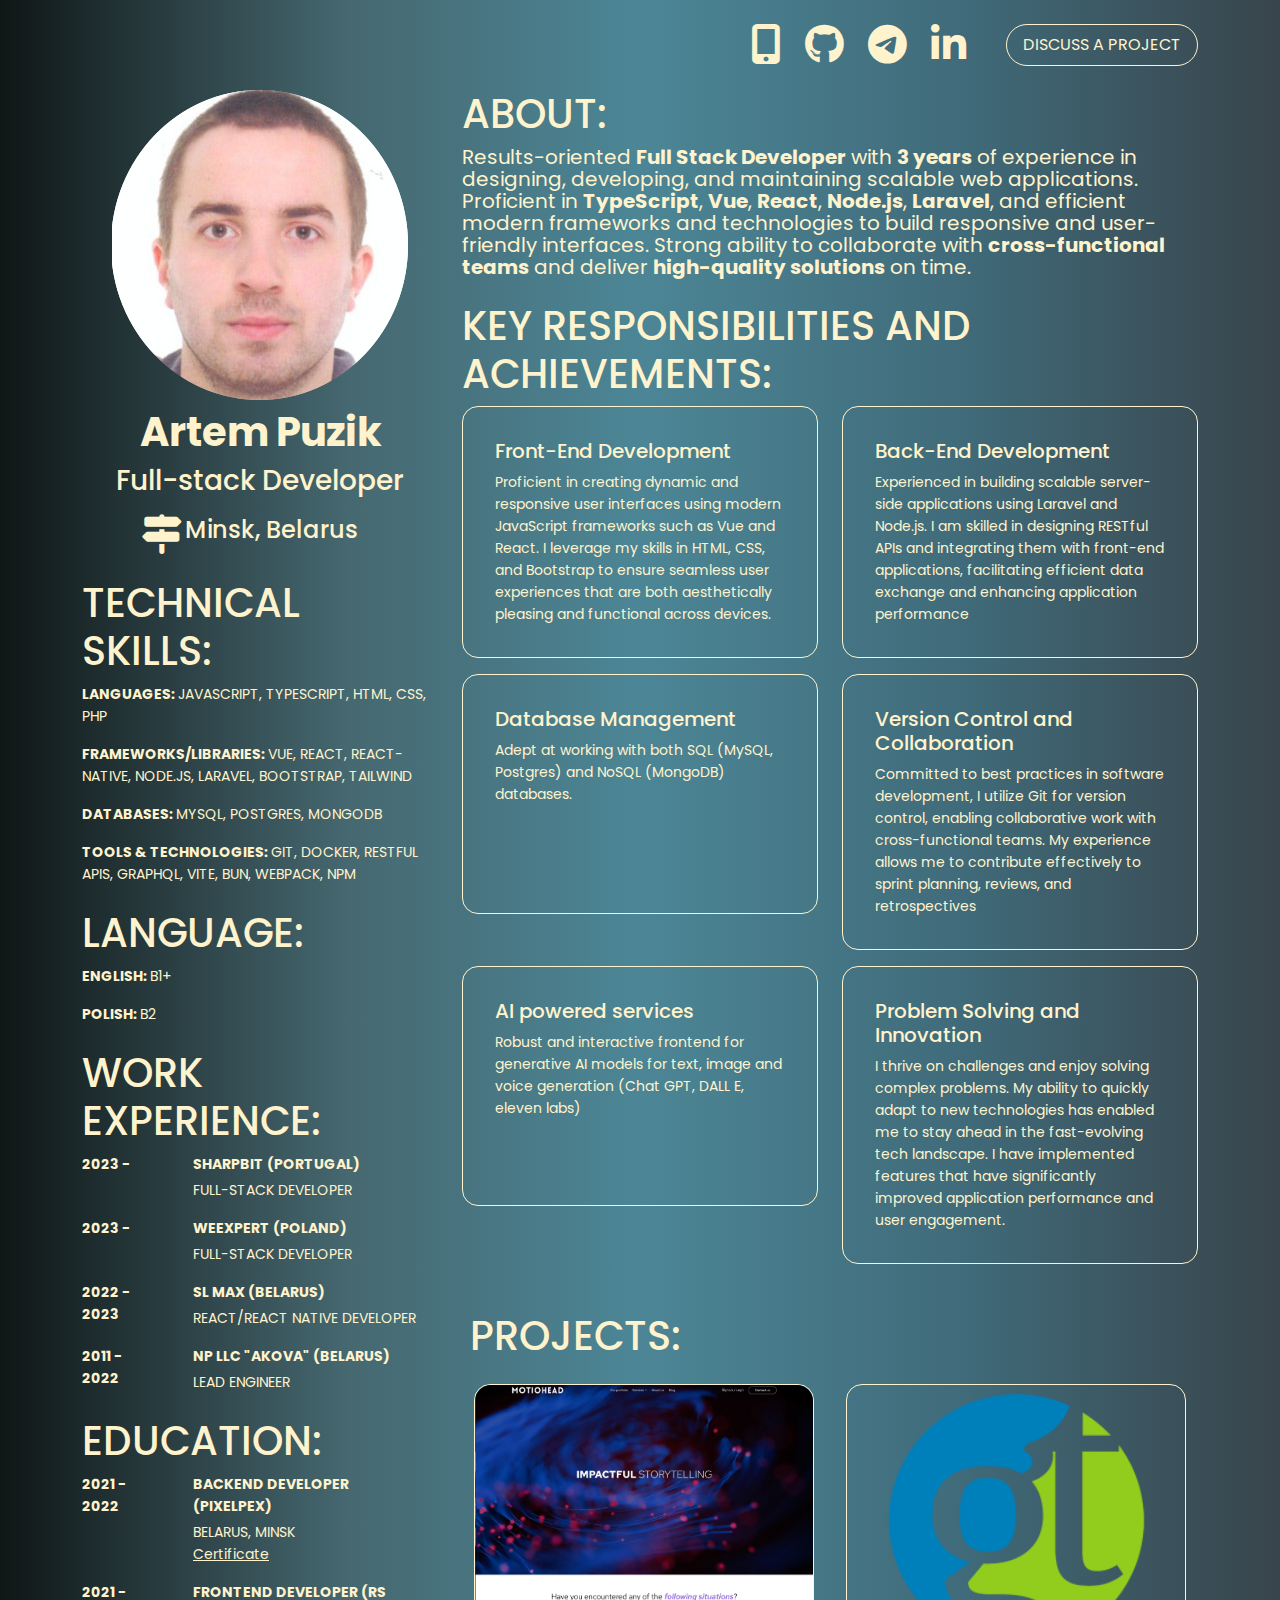
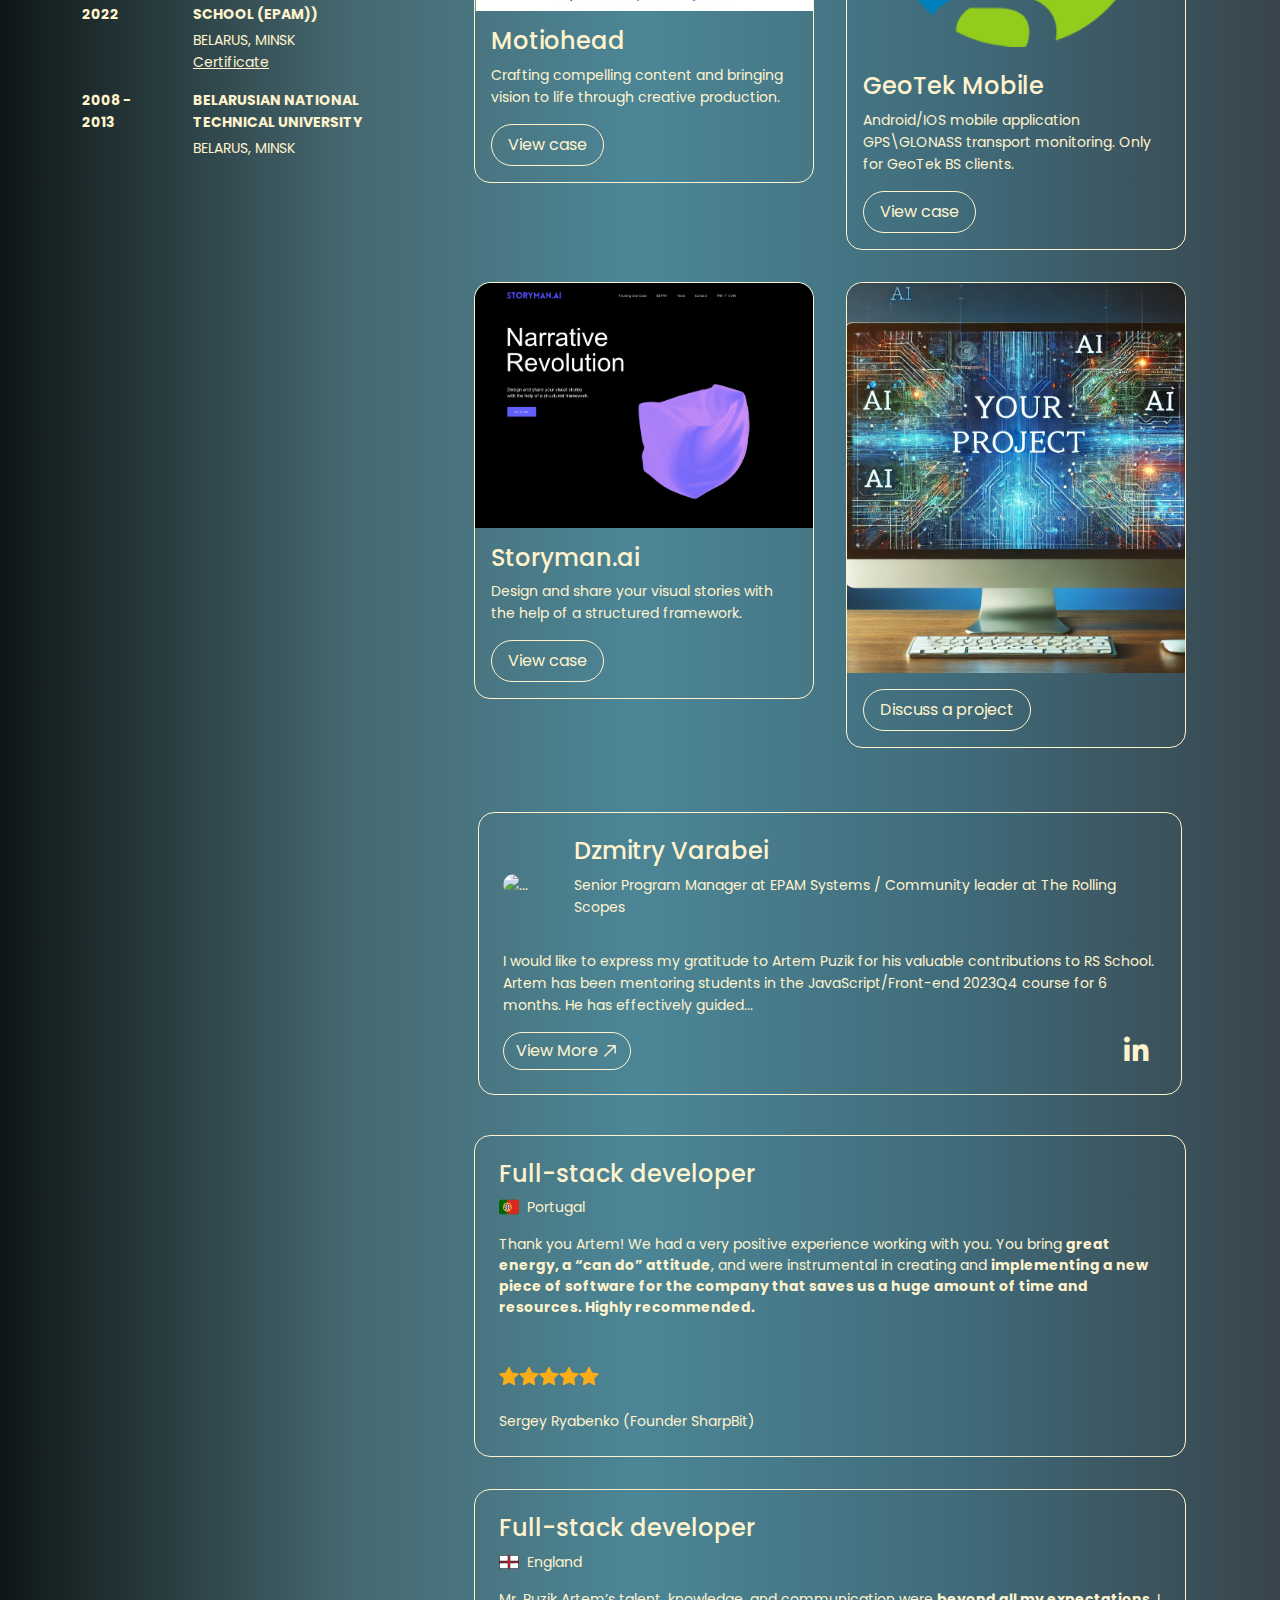
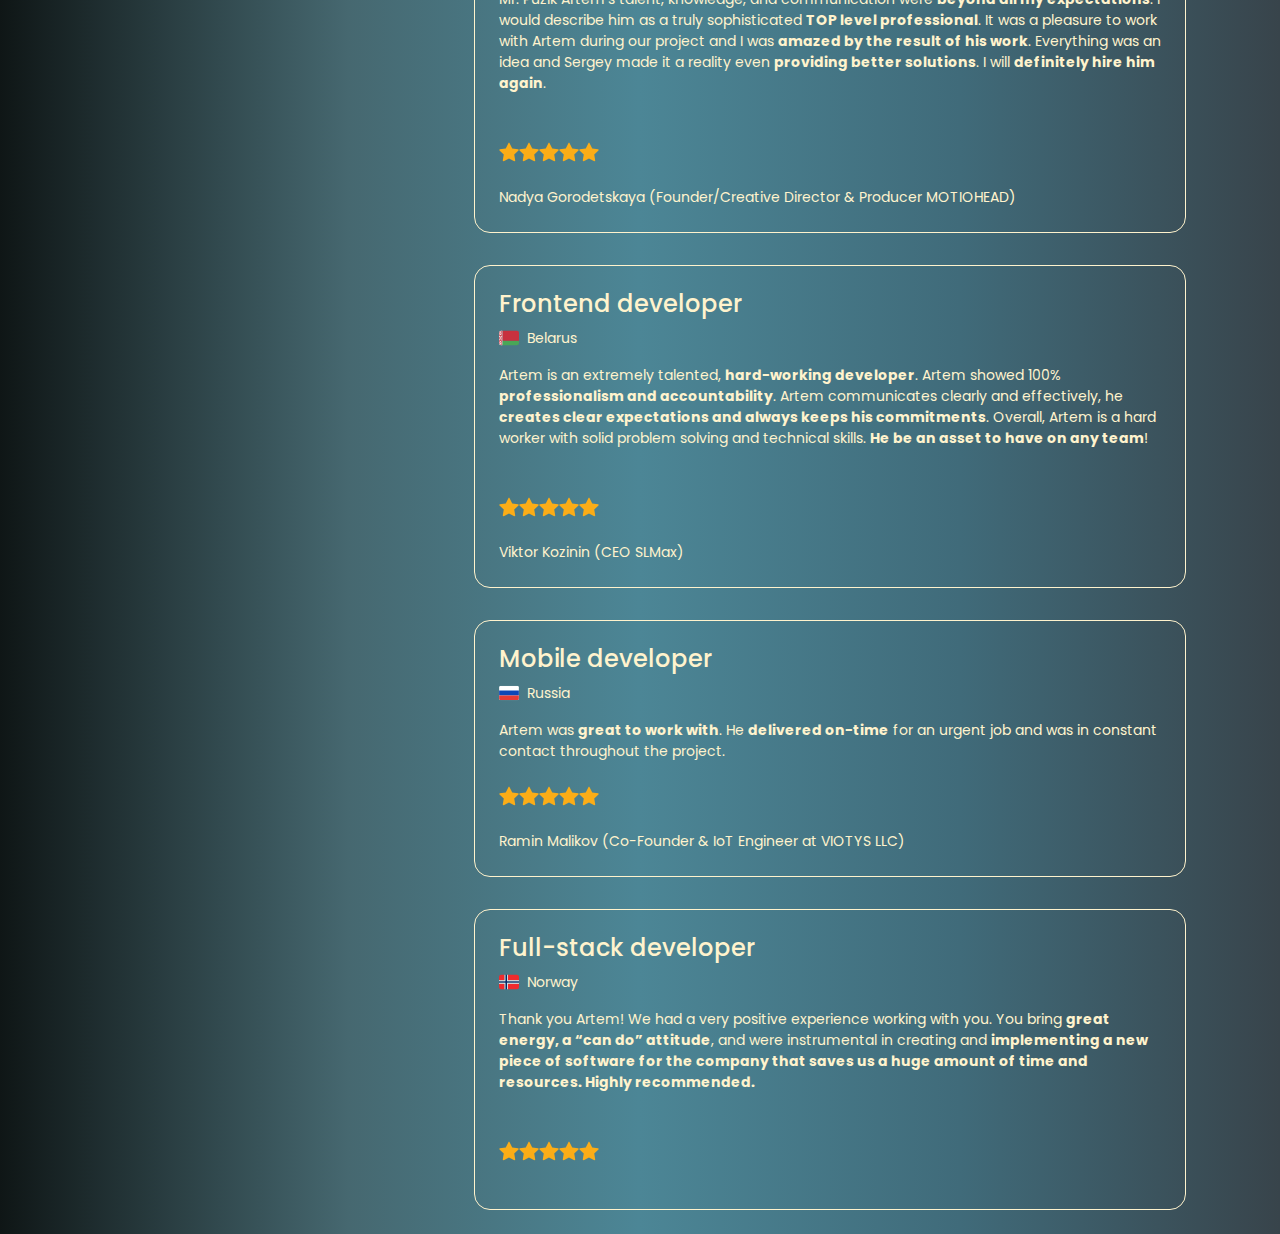
==== index.html @ 1823167c "update" ====
<!DOCTYPE html>
<html lang="en">
<head>
    <meta charset="UTF-8">
    <link rel="stylesheet" href="https://cdnjs.cloudflare.com/ajax/libs/font-awesome/6.3.0/css/all.min.css">
    <meta name="viewport" content="width=device-width, initial-scale=1 user-scalable=no">
    <meta name="viewport" content="width=device-width, initial-scale=1">
    <link href="https://cdn.jsdelivr.net/npm/bootstrap@5.3.3/dist/css/bootstrap.min.css" rel="stylesheet"
          integrity="sha384-QWTKZyjpPEjISv5WaRU9OFeRpok6YctnYmDr5pNlyT2bRjXh0JMhjY6hW+ALEwIH" crossorigin="anonymous">
    <script src="https://cdn.jsdelivr.net/npm/bootstrap@5.3.3/dist/js/bootstrap.bundle.min.js"
            integrity="sha384-YvpcrYf0tY3lHB60NNkmXc5s9fDVZLESaAA55NDzOxhy9GkcIdslK1eN7N6jIeHz"
            crossorigin="anonymous"></script>
    <link rel="stylesheet" href="./styles.css">
    <title>Artem Puzik</title>
</head>
<body>
<nav class="navbar d-print-none navbar-dark navbar-expand-lg py-4">
    <div class="container">
        <div class="ms-auto d-flex justify-content-end">
            <ul class="navbar-nav my-2 my-lg-0 d-flex flex-row justify-content-center">
                <li class="nav-item me-4">
                    <a
                            href=tel:+375292208977
                            target="_blank"
                            rel="noreferrer"
                            class="row d-flex align-items-center"
                    >
                        <i class="fas fa-mobile-alt fs-1"></i>
                    </a>
                </li>
                <li class="nav-item me-4">
                    <a
                            href="https://github.com/artempuzik"
                            target="_blank"
                            rel="noreferrer"
                            class="row d-flex align-items-center"
                    >
                        <i class="fa-brands fa-github fs-1"></i>
                    </a>
                </li>
                <li class="nav-item me-4">
                    <a
                            href="https://telegram.im/@ArtemPuzik"
                            target="_blank"
                            rel="noreferrer"
                            title="@ArtemPuzik"
                            class="row d-flex align-items-center"
                    >
                        <i class="fa-brands fa-telegram fs-1"></i>
                    </a>
                </li>
                <li class="nav-item me-4">
                    <a
                            href="https://www.linkedin.com/in/artem-puzik-797668235/"
                            target="_blank"
                            rel="noreferrer"
                            title="Artem Puzik"
                            class="row d-flex align-items-center"
                    >
                        <i class="fa-brands fa-linkedin-in fs-1 me-2"></i>
                    </a>
                </li>
            </ul>
            <ul class="navbar-nav d-none d-md-block my-2 my-lg-0 navbar-nav-scroll align-items-center"
                style="--bs-scroll-height: 100px;">
                <li class="d-flex align-items-center mx-0 mt-2 mt-md-0 ms-md-2">
                    <button data-bs-toggle="modal" data-bs-target="#discuss_modal" type="button"
                            class="btn btn-outline-light text-uppercase rounded-pill py-2 px-3">
                        Discuss a project
                    </button>
                </li>
            </ul>
        </div>
    </div>
</nav>
<main class="container m-auto">
    <div class="row">
        <div class="col-md-4">
            <div class="resume_profile">
                <div class="d-flex flex-column align-items-center">
                    <img src="./assets/avatar.png" class="m-auto" alt="profile_pic">
                    <div class="text-center mt-2">
                        <h1 class="fw-bold">Artem Puzik</h1>
                        <h3 class="regular">Full-stack Developer</h3>
                    </div>
                    <div class="row d-flex align-items-center mt-2">
                        <div class="col-2">
                            <i class="fas fa-map-signs fs-1"></i>
                        </div>
                        <div class="col-10">
                            <h4>
                                Minsk, Belarus
                            </h4>
                        </div>
                    </div>
                </div>
                <div class="mt-4">
                    <div class="text-uppercase">
                        <h1 class="text-uppercase fw-5">Technical Skills:</h1>
                        <p><strong>Languages: </strong>JavaScript, TypeScript, HTML, CSS, PHP</p>
                        <p><strong>Frameworks/Libraries: </strong>Vue, React, React-Native, Node.js, Laravel, Bootstrap, Tailwind</p>
                        <p><strong>Databases: </strong>MySQL, Postgres, MongoDB</p>
                        <p><strong>Tools & Technologies: </strong>Git, Docker, RESTful APIs, GraphQL, Vite, Bun, Webpack, NPM</p>
                    </div>
                </div>
                <div class="mt-4">
                    <div class="text-uppercase">
                        <h1 class="text-uppercase fw-5">Language:</h1>
                        <p><strong>English: </strong>B1+</p>
                        <p><strong>Polish: </strong>B2</p>
                    </div>
                </div>
                <div class="mt-4">
                    <div class="text-uppercase">
                        <h1 class="text-uppercase fw-5">Work Experience:</h1>
                        <ul class="ps-0">
                            <li class="row d-flex align-items-start mb-3">
                                <div class="col-md-3 date me-3">
                                    <strong>2023 -</strong>
                                </div>
                                <div class="info col-md-8">
                                    <p class="mb-1 fw-bold">SharpBit (Portugal)</p>
                                    <p class="mb-0">Full-stack Developer</p>
                                </div>
                            </li>
                            <li class="row d-flex align-items-start mb-3">
                                <div class="col-md-3 date me-3">
                                    <strong>2023 -</strong>
                                </div>
                                <div class="info col-md-8">
                                    <p class="mb-1 fw-bold">WeExpert (Poland)</p>
                                    <p class="mb-0">Full-stack Developer</p>
                                </div>
                            </li>
                            <li class="row d-flex align-items-start mb-3">
                                <div class="col-md-3 date me-3">
                                    <strong>2022 - 2023</strong>
                                </div>
                                <div class="info col-md-8">
                                    <p class="mb-1 fw-bold">SL Max (Belarus)</p>
                                    <p class="mb-0">React/React Native Developer</p>
                                </div>
                            </li>
                            <li class="row d-flex align-items-start mb-3">
                                <div class="col-md-3 date me-3">
                                    <strong>2011 - 2022</strong>
                                </div>
                                <div class="info col-md-8">
                                    <p class="mb-1 fw-bold">NP LLC "AKOVA" (Belarus)</p>
                                    <p class="mb-0">Lead Engineer</p>
                                </div>
                            </li>
                        </ul>
                    </div>
                </div>
                <div class="mt-4">
                    <div class="text-uppercase">
                        <h1 class="text-uppercase fw-5">Education:</h1>
                        <ul class="ps-0">
                            <li class="row d-flex align-items-start mb-3">
                                <div class="col-md-3 date me-3">
                                    <strong>2021 - 2022</strong>
                                </div>
                                <div class="info col-md-8">
                                    <p class="mb-1 fw-bold">Backend Developer (Pixelpex)</p>
                                    <p class="mb-0">Belarus, Minsk</p>
                                    <a href="./assets/pixel.png" download="pixel.png" class="text-decoration-underline text-capitalize">
                                        Certificate
                                    </a>
                                </div>
                            </li>
                            <li class="row d-flex align-items-start mb-3">
                                <div class="col-md-3 date me-3">
                                    <strong>2021 - 2022</strong>
                                </div>
                                <div class="info col-md-8">
                                    <p class="mb-1 fw-bold">Frontend Developer (RS School (EPAM))</p>
                                    <p class="mb-0">Belarus, Minsk</p>
                                    <a href="./assets/rs_certificate.png" download="pixel.png" class="text-decoration-underline text-capitalize">
                                        Certificate
                                    </a>
                                </div>
                            </li>
                            <li class="row d-flex align-items-start mb-3">
                                <div class="col-md-3 date me-3">
                                    <strong>2008 - 2013</strong>
                                </div>
                                <div class="info col-md-8">
                                    <p class="mb-1 fw-bold">Belarusian National Technical University</p>
                                    <p class="mb-0">Belarus, Minsk</p>
                                </div>
                            </li>
                        </ul>
                    </div>
                </div>
            </div>
        </div>
        <div class="col-md-8">
            <section>
                <h1 class="text-uppercase fw-5">About:</h1>
                <p class="fs-5">
                    Results-oriented <strong>Full Stack Developer</strong> with <strong>3 years</strong> of experience in designing, developing, and
                    maintaining scalable web applications. Proficient in <strong>TypeScript</strong>, <strong>Vue</strong>, <strong>React</strong>,
                    <strong>Node.js</strong>, <strong>Laravel</strong>, and efficient modern frameworks and technologies to build
                    responsive and user-friendly interfaces. Strong ability to collaborate with <strong>cross-functional teams</strong>
                    and deliver <strong>high-quality solutions</strong> on time.
                </p>
            </section>
<!--            <div>-->
<!--                <h1 class="text-uppercase fw-5">Work permit in countries:</h1>-->
<!--                <p><strong>Poland</strong></p>-->
<!--                <p><strong>Belarus</strong></p>-->
<!--                <p><strong>Russia</strong></p>-->
<!--            </div>-->
            <section class="mt-4">
                <h1 class="text-uppercase fw-5">Key Responsibilities and Achievements:</h1>
                <div class="d-flex flex-wrap row">
                    <div class="mb-3 col-md-6">
                        <div class="card p-3 rounded-4 bg-transparent">
                            <div class="card-body">
                                <h5 class="card-title mb-2">Front-End Development</h5>
                                <p class="m-0">Proficient in creating dynamic and responsive user interfaces using modern JavaScript frameworks such as Vue and React. I leverage my skills in HTML, CSS, and Bootstrap to ensure seamless user experiences that are both aesthetically pleasing and functional across devices.</p>
                            </div>
                        </div>
                    </div>
                    <div class="mb-3 col-md-6">
                        <div class="card p-3 rounded-4 bg-transparent">
                            <div class="card-body">
                                <h5 class="card-title mb-2">Back-End Development</h5>
                                <p class="m-0">Experienced in building scalable server-side applications using Laravel and Node.js. I am skilled in designing RESTful APIs and integrating them with front-end applications, facilitating efficient data exchange and enhancing application performance</p>
                            </div>
                        </div>
                    </div>
                    <div class="mb-3 col-md-6">
                        <div class="card p-3 rounded-4 bg-transparent">
                            <div class="card-body">
                                <h5 class="card-title mb-2">Database Management</h5>
                                <p class="m-0">Adept at working with both SQL (MySQL, Postgres) and NoSQL (MongoDB) databases.</p>
                            </div>
                        </div>
                    </div>
                    <div class="mb-3 col-md-6">
                        <div class="card p-3 rounded-4 bg-transparent">
                            <div class="card-body">
                                <h5 class="card-title mb-2">Version Control and Collaboration</h5>
                                <p class="m-0">Committed to best practices in software development, I utilize Git for version control, enabling collaborative work with cross-functional teams. My experience allows me to contribute effectively to sprint planning, reviews, and retrospectives</p>
                            </div>
                        </div>
                    </div>
                    <div class="mb-3 col-md-6">
                        <div class="card p-3 rounded-4 bg-transparent">
                            <div class="card-body">
                                <h5 class="card-title mb-2">AI powered services</h5>
                                <p class="m-0">Robust and interactive frontend for generative AI models for text,
                                    image and voice generation (Chat GPT, DALL E, eleven labs)</p>
                            </div>
                        </div>
                    </div>
                    <div class="mb-3 col-md-6">
                        <div class="card p-3 rounded-4 bg-transparent">
                            <div class="card-body">
                                <h5 class="card-title mb-2">Problem Solving and Innovation</h5>
                                <p class="m-0">I thrive on challenges and enjoy solving complex problems. My ability to quickly adapt to new technologies has enabled me to stay ahead in the fast-evolving tech landscape. I have implemented features that have significantly improved application performance and user engagement.</p>
                            </div>
                        </div>
                    </div>
                </div>
            </section>
            <section class="mt-4 p-2">
                <h1 class="text-uppercase fw-5">Projects:</h1>
                <div class="row">
                    <div class="p-0 py-1 p-md-3 col-md-6">
                        <div class="card rounded-4">
                            <div class="card-body p-0">
                                <img src="assets/motiohead.png" class="card-img-top rounded-4 rounded-bottom-0"
                                     alt="motiohead">
                                <div class="p-3">
                                    <h4 class="card-title text-black">Motiohead</h4>
                                    <p class="card-text text-black">Crafting compelling content and bringing vision to life through creative production.</p>
                                    <a href="https://www.motiohead.com/" target="_blank"
                                       class="btn btn-outline-light rounded-pill px-3 py-2">
                                        View case
                                    </a>
                                </div>
                            </div>
                        </div>
                    </div>
                    <div class="p-0 py-1 p-md-3 col-md-6">
                        <div class="card rounded-4">
                            <div class="card-body p-0">
                                <img src="assets/geotek.webp" height="271" style="object-fit: contain" class="card-img-top rounded-4 rounded-bottom-0"
                                     alt="geotek">
                                <div class="p-3">
                                    <h4 class="card-title text-black">GeoTek Mobile</h4>
                                    <p class="card-text text-black">Android/IOS mobile application GPS\GLONASS transport monitoring. Only for GeoTek BS clients.</p>
                                    <a href="https://play.google.com/store/apps/details?id=com.geotek&hl=ru&pli=1" target="_blank"
                                       class="btn btn-outline-light rounded-pill px-3 py-2">
                                        View case
                                    </a>
                                </div>
                            </div>
                        </div>
                    </div>
                </div>
                <div class="row">
                    <div class="p-0 py-1 p-md-3 col-md-6">
                        <div class="card rounded-4">
                            <div class="card-body p-0">
                                <img src="assets/storyman.png" class="card-img-top rounded-4 rounded-bottom-0"
                                     alt="storyman">
                                <div class="p-3">
                                    <h4 class="card-title text-black">Storyman.ai</h4>
                                    <p class="card-text text-black">Design and share your visual stories with the
                                        help of a structured framework.</p>
                                    <a href="https://www.storyman.ai/" target="_blank"
                                       class="btn btn-outline-light rounded-pill px-3 py-2">
                                        View case
                                    </a>
                                </div>
                            </div>
                        </div>
                    </div>
                    <div class="p-0 py-1 p-md-3 col-md-6">
                        <div class="card rounded-4">
                            <div class="card-body p-0">
                                <img src="assets/project.webp" height="390" style="object-fit: cover" class="card-img-top rounded-4 rounded-bottom-0"
                                     alt="storyman">
                                <div class="p-3">
                                    <button data-bs-toggle="modal" data-bs-target="#discuss_modal" type="button"
                                            class="btn btn-outline-light rounded-pill px-3 py-2">
                                        Discuss a project
                                    </button>
                                </div>
                            </div>
                        </div>
                    </div>
                </div>
            </section>
            <div class="mt-4 p-0 py-1 p-md-3">
                <div class="card p-2 rounded-4">
                    <div class="card-body">
                        <div class="d-flex flex-row align-items-center">
                            <img src="https://media.licdn.com/dms/image/v2/C4D03AQHQpOy37vbm1Q/profile-displayphoto-shrink_800_800/profile-displayphoto-shrink_800_800/0/1516936650314?e=1736380800&v=beta&t=iOW6Kkn-wKWw7Dn09AQiYq-PAwIUoRFL2MCqgVBRZhM" class="rounded-pill" width="64" alt="...">
                            <div class="ms-2">
                                <h4 class="card-title text-black">Dzmitry Varabei</h4>
                                <p>Senior Program Manager at EPAM Systems / Community leader at The Rolling Scopes</p>
                            </div>
                        </div>
                        <p class="card-text my-3 text-black">I would like to express my gratitude to Artem Puzik for his valuable contributions to RS School. Artem has been mentoring students in the JavaScript/Front-end 2023Q4 course for 6 months. He has effectively guided...</p>
                        <div class="d-flex flex-row justify-content-between align-items-center">
                            <a href="https://www.linkedin.com/in/artem-puzik-797668235/details/recommendations/?detailScreenTabIndex=0"
                               target="_blank" class="btn btn-outline-light rounded-pill">
                                View More
                                <svg width="16" height="16" viewBox="0 0 16 16" fill="none"
                                     xmlns="http://www.w3.org/2000/svg">
                                    <g clip-path="url(#clip0_117_1190)">
                                        <path d="M13.1368 1.94204L5.93714 1.94203C5.74647 1.94535 5.56473 2.02342 5.43107 2.15943C5.2974 2.29544 5.2225 2.47851 5.2225 2.6692C5.2225 2.8599 5.2974 3.04297 5.43107 3.17898C5.56473 3.31499 5.74647 3.39306 5.93714 3.39637L11.3811 3.39637L2.33729 12.4402C2.2009 12.5766 2.12427 12.7616 2.12427 12.9545C2.12427 13.1474 2.2009 13.3324 2.33729 13.4688C2.47368 13.6052 2.65867 13.6818 2.85155 13.6818C3.04444 13.6818 3.22943 13.6052 3.36582 13.4688L12.4097 4.4249V9.86891C12.408 9.96546 12.4256 10.0614 12.4614 10.1511C12.4971 10.2408 12.5504 10.3224 12.6181 10.3913C12.6858 10.4602 12.7665 10.5149 12.8556 10.5522C12.9447 10.5896 13.0403 10.6088 13.1368 10.6088C13.2334 10.6088 13.329 10.5896 13.4181 10.5523C13.5071 10.5149 13.5879 10.4602 13.6556 10.3913C13.7232 10.3224 13.7765 10.2408 13.8123 10.1511C13.8481 10.0614 13.8657 9.96547 13.864 9.86891L13.864 2.66921C13.864 2.47636 13.7874 2.29142 13.651 2.15505C13.5146 2.01869 13.3297 1.94206 13.1368 1.94204Z"
                                              fill="#fff3cd"/>
                                    </g>
                                    <defs>
                                        <clipPath id="clip0_117_1190">
                                            <rect width="16" height="16" fill="white"/>
                                        </clipPath>
                                    </defs>
                                </svg>
                            </a>
                            <a
                                    href="https://www.linkedin.com/in/dzmitry-varabei-88730b21/"
                                    target="_blank"
                                    rel="noreferrer"
                                    title="dzmitry-varabei"
                                    class="row d-flex align-items-center"
                            >
                                <i class="fa-brands fa-linkedin-in fs-3 me-2"></i>
                            </a>
                        </div>
                    </div>
                </div>
            </div>
            <div class="row p-2">
                <div class="p-0 py-1 p-md-3">
                    <div class="card p-2 rounded-4">
                        <div class="card-body d-flex justify-content-between flex-column">
                            <div>
                                <h4 class="card-title text-black">Full-stack developer</h4>
                                <div class="d-flex flex-row align-items-center">
                                    <img src="assets/portugal.svg" alt="portugal" width="20">
                                    <p class="ms-2 mb-0 text-black">Portugal</p>
                                </div>
                                <p class="card-text my-3 text-black lh-base">
                                    Thank you Artem! We had a very positive experience working with you. You
                                    bring <strong>great energy, a “can do” attitude</strong>, and were
                                    instrumental in creating and <strong>implementing a new piece of software
                                    for the company that saves us a huge amount of time and resources. Highly
                                    recommended.</strong>
                                </p>
                                <div class="d-flex flex-row my-4">
                                    <span class="text-grey ms-2"></span>
                                </div>
                                <div class="d-flex flex-row my-4">
                                    <img src="assets/star.svg" alt="star">
                                    <img src="assets/star.svg" alt="star">
                                    <img src="assets/star.svg" alt="star">
                                    <img src="assets/star.svg" alt="star">
                                    <img src="assets/star.svg" alt="star">
                                </div>
                                <a class="text-dark" href="https://www.linkedin.com/in/sergey-ryabenko/">Sergey Ryabenko (Founder SharpBit)</a>
                            </div>
                        </div>
                    </div>
                </div>
                <div class="p-0 py-1 p-md-3">
                    <div class="card p-2 rounded-4">
                        <div class="card-body d-flex justify-content-between flex-column">
                            <div>
                                <h4 class="card-title text-black">Full-stack developer</h4>
                                <div class="d-flex flex-row align-items-center">
                                    <img src="assets/england.svg" alt="england" width="20">
                                    <p class="ms-2 mb-0 text-black">England</p>
                                </div>
                                <p class="card-text my-3 text-black lh-base">
                                    Mr. Puzik Artem’s talent, knowledge, and communication were <strong>beyond
                                    all my expectations</strong>. I would describe him as a truly sophisticated
                                    <strong>TOP level professional</strong>. It was a pleasure to work with
                                    Artem during our project and I was <strong>amazed by the result of his
                                    work</strong>. Everything was an idea and Sergey made it a reality even
                                    <strong>providing better solutions</strong>. I will <strong>definitely hire
                                    him again</strong>.
                                </p>
                                <div class="d-flex flex-row my-4">

                                </div>
                                <div class="d-flex flex-row my-4">
                                    <img src="assets/star.svg" alt="star">
                                    <img src="assets/star.svg" alt="star">
                                    <img src="assets/star.svg" alt="star">
                                    <img src="assets/star.svg" alt="star">
                                    <img src="assets/star.svg" alt="star">
                                </div>
                                <a class="text-dark" href="https://www.linkedin.com/in/nadya-gorodetskaya/">Nadya Gorodetskaya (Founder/Creative Director & Producer MOTIOHEAD)</a>
                            </div>
                        </div>
                    </div>
                </div>
                <div class="p-0 py-1 p-md-3">
                    <div class="card p-2 rounded-4">
                        <div class="card-body d-flex justify-content-between flex-column">
                            <div>
                                <h4 class="card-title text-black">Frontend developer</h4>
                                <div class="d-flex flex-row align-items-center">
                                    <img src="assets/belarus.svg" alt="belarus" width="20">
                                    <p class="ms-2 mb-0 text-black">Belarus</p>
                                </div>
                                <p class="card-text my-3 text-black lh-base">
                                    Artem is an extremely talented, <strong>hard-working developer</strong>. Artem showed 100% <strong>professionalism and accountability</strong>. Artem communicates clearly and effectively, he <strong>creates clear expectations and always keeps his commitments</strong>. Overall, Artem is a hard worker with solid problem solving and technical skills. <strong>He be an asset to have on any team</strong>!</p>
                                <div class="d-flex flex-row my-4">
                                </div>
                                <div class="d-flex flex-row my-4">
                                    <img src="assets/star.svg" alt="star">
                                    <img src="assets/star.svg" alt="star">
                                    <img src="assets/star.svg" alt="star">
                                    <img src="assets/star.svg" alt="star">
                                    <img src="assets/star.svg" alt="star">
                                </div>
                                <a class="text-dark" href="https://www.linkedin.com/in/kozinin/">Viktor Kozinin (CEO SLMax)</a>
                            </div>
                        </div>
                    </div>
                </div>
                <div class="p-0 py-1 p-md-3">
                    <div class="card p-2 rounded-4">
                        <div class="card-body d-flex justify-content-between flex-column">
                            <div>
                                <h4 class="card-title text-black">Mobile developer</h4>
                                <div class="d-flex flex-row align-items-center">
                                    <img src="assets/russia.svg" alt="russia" width="20">
                                    <p class="ms-2 mb-0 text-black">Russia</p>
                                </div>
                                <p class="card-text my-3 text-black lh-base">
                                    Artem was <strong>great to work with</strong>. He <strong>delivered
                                    on-time</strong> for an urgent job and was in constant contact throughout
                                    the project.
                                </p>
                                <div class="d-flex flex-row my-4">
                                    <img src="assets/star.svg" alt="star">
                                    <img src="assets/star.svg" alt="star">
                                    <img src="assets/star.svg" alt="star">
                                    <img src="assets/star.svg" alt="star">
                                    <img src="assets/star.svg" alt="star">
                                </div>
                                <a class="text-dark" href="https://www.linkedin.com/in/melikramin/">Ramin Malikov (Co-Founder & IoT Engineer at VIOTYS LLC)</a>
                            </div>
                        </div>
                    </div>
                </div>
                <div class="p-0 py-1 p-md-3">
                    <div class="card p-2 rounded-4">
                        <div class="card-body d-flex justify-content-between flex-column">
                            <div>
                                <h4 class="card-title text-black">Full-stack developer</h4>
                                <div class="d-flex flex-row align-items-center">
                                    <img src="assets/norway.svg" alt="norway" width="20">
                                    <p class="ms-2 mb-0 text-black">Norway</p>
                                </div>
                                <p class="card-text my-3 text-black lh-base">
                                    Thank you Artem! We had a very positive experience working with you. You
                                    bring <strong>great energy, a “can do” attitude</strong>, and were
                                    instrumental in creating and <strong>implementing a new piece of software
                                    for the company that saves us a huge amount of time and resources. Highly
                                    recommended.</strong>
                                </p>
                                <div class="d-flex flex-row my-4">
                                </div>
                                <div class="d-flex flex-row my-4">
                                    <img src="assets/star.svg" alt="star">
                                    <img src="assets/star.svg" alt="star">
                                    <img src="assets/star.svg" alt="star">
                                    <img src="assets/star.svg" alt="star">
                                    <img src="assets/star.svg" alt="star">
                                </div>
                            </div>
                        </div>
                    </div>
                </div>
            </div>
        </div>
    </div>
</main>
<div class="modal fade" id="discuss_modal" tabindex="-1" aria-hidden="true">
    <div class="modal-dialog">
        <div class="modal-content">
            <div class="modal-header border-0 pb-0">
                <button type="button" class="btn-close" data-bs-dismiss="modal" aria-label="Close"></button>
            </div>
            <div class="modal-body border-0">
                <h1 class="modal-title text-center text-black fs-3">Discuss a project</h1>
                <p class="text-black text-center fs-14">Leave your details and we'll get back to you</p>
                <form action="mailto:artem.puzik@gmail.com" method="post" id="form" enctype="text/plain">
                    <div class="mb-3">
                        <label for="full-name" class="form-label text-dark">Full Name *</label>
                        <input type="text" class="form-control text-black fs-14" id="full-name" placeholder="Full Name *" required>
                        <div class="invalid-feedback">Please enter your full name.</div>
                    </div>
                    <div class="mb-3">
                        <label for="email" class="form-label text-dark">Email *</label>
                        <input type="email" class="form-control text-black fs-14" id="email" placeholder="Your email *" required>
                        <div class="invalid-feedback">Please enter a valid email address.</div>
                    </div>
                    <div class="mb-3">
                        <label for="phone" class="form-label text-dark">Phone *</label>
                        <input type="tel" class="form-control text-black fs-14" id="phone" placeholder="Your phone *" required>
                        <div class="invalid-feedback">Please enter a valid phone number.</div>
                    </div>
                    <div class="mb-3">
                        <label for="comment-text" class="form-label text-dark">Comment</label>
                        <textarea class="form-control text-black fs-14" id="comment-text" placeholder="Enter your comment" rows="4"></textarea>
                    </div>
                    <div class="modal-footer border-0">
                        <button type="submit" class="btn btn-outline-dark rounded-pill m-auto" id="submit-button">
                            Discuss a Project
                        </button>
                    </div>
                </form>
            </div>
        </div>
    </div>
</div>
<div class="modal fade" id="discuss_thanks" tabindex="-1" aria-hidden="true">
    <div class="modal-dialog">
        <div class="modal-content">
            <div class="modal-header border-0 pb-0">
                <button type="button" class="btn-close" data-bs-dismiss="modal" aria-label="Close"></button>
            </div>
            <div class="modal-body border-0">
                <h1 class="modal-title text-center text-black fs-3">Thank you!</h1>
                <p class="text-black text-center fs-14">We received your request and we'll get back to you shortly</p>
                <div class="modal-footer border-0">
                    <button data-bs-dismiss="modal" data-bs-target="#discuss_thanks" type="button"
                            class="btn btn-outline-dark rounded-pill m-auto">
                        Ok
                    </button>
                </div>
            </div>
        </div>
    </div>
</div>
<script src="https://ajax.googleapis.com/ajax/libs/jquery/3.6.0/jquery.min.js"></script>
<script>
    $(document).ready(function() {
        $('#form').on('submit', function(event) {
            event.preventDefault(); // Prevent default form submission
            let form = $(this);
            let isValid = true;

            // Remove previous validation classes
            form.find('.is-invalid').removeClass('is-invalid');
            form.removeClass('was-validated');

            // Validate required fields
            form.find('input[required], textarea[required]').each(function() {
                if (!$(this).val()) {
                    $(this).addClass('is-invalid'); // Add invalid class for empty fields
                    isValid = false; // Mark form as invalid
                }
            });

            // Email validation
            const email = $('#email').val();
            const emailPattern = /^[^ ]+@[^ ]+\.[a-z]{2,6}$/i;

            if (email && !emailPattern.test(email)) {
                isValid = false;
                $('#email').addClass('is-invalid'); // Add invalid class for invalid email format
            }

            // Show validation feedback
            if (!isValid) {
                form.addClass('was-validated');
            } else {
                form[0].submit(); // Submit the form if valid
            }
        });
    });
</script>
</body>
</html>
---- styles.css ----
@import url('https://fonts.googleapis.com/css2?family=Poppins:ital,wght@0,100;0,200;0,300;0,400;0,500;0,600;0,700;0,800;0,900;1,100;1,200;1,300;1,400;1,500;1,600;1,700;1,800;1,900&display=swap');

* {
    margin: 0;
    padding: 0;
    box-sizing: border-box;
    list-style: none;
}

a {
    text-decoration: none;
    color: #fff3cd;
}

body {
    background: linear-gradient(90deg, #0F1616 0%, #466870 27.21%, #4C8696 49.93%, #406B7A 74.98%, #38444B 100%);
    font-size: 14px;
    line-height: 22px;
    font-family: "Poppins", system-ui;
    font-weight: 400;
    font-style: normal;
    font-optical-sizing: auto;
    color: #fff3cd !important;
}

.card {
    color: #fff3cd !important;
    border-color: #fff3cd !important;
    min-height: 15rem !important;
    background: transparent !important;
}

.card a,
.card h4,
.card p {
    color: #fff3cd !important;
}

.btn.btn-outline-light {
    color: #fff3cd !important;
    border-color: #fff3cd !important;
}

.btn.btn-outline-light:hover {
    color: #c2c0c0 !important;
    border-color: #c2c0c0 !important;
    background: transparent !important;
}
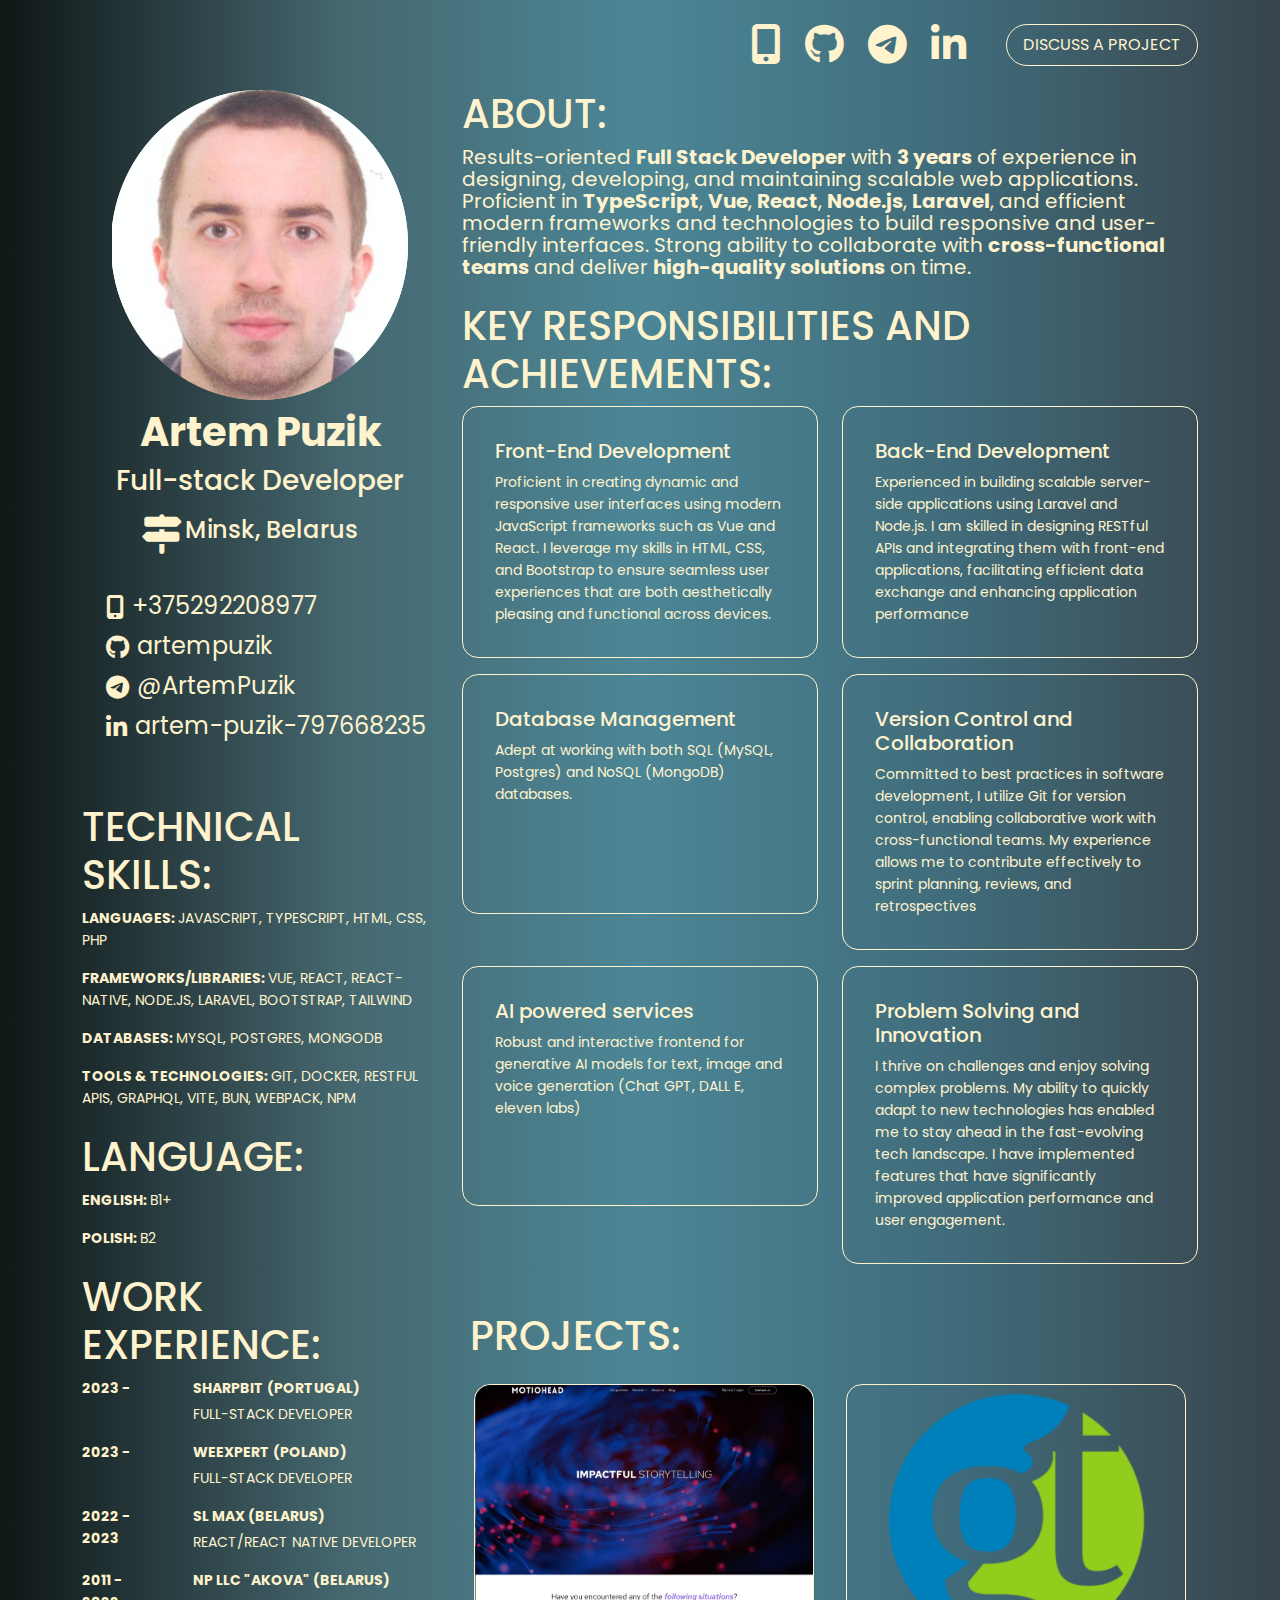
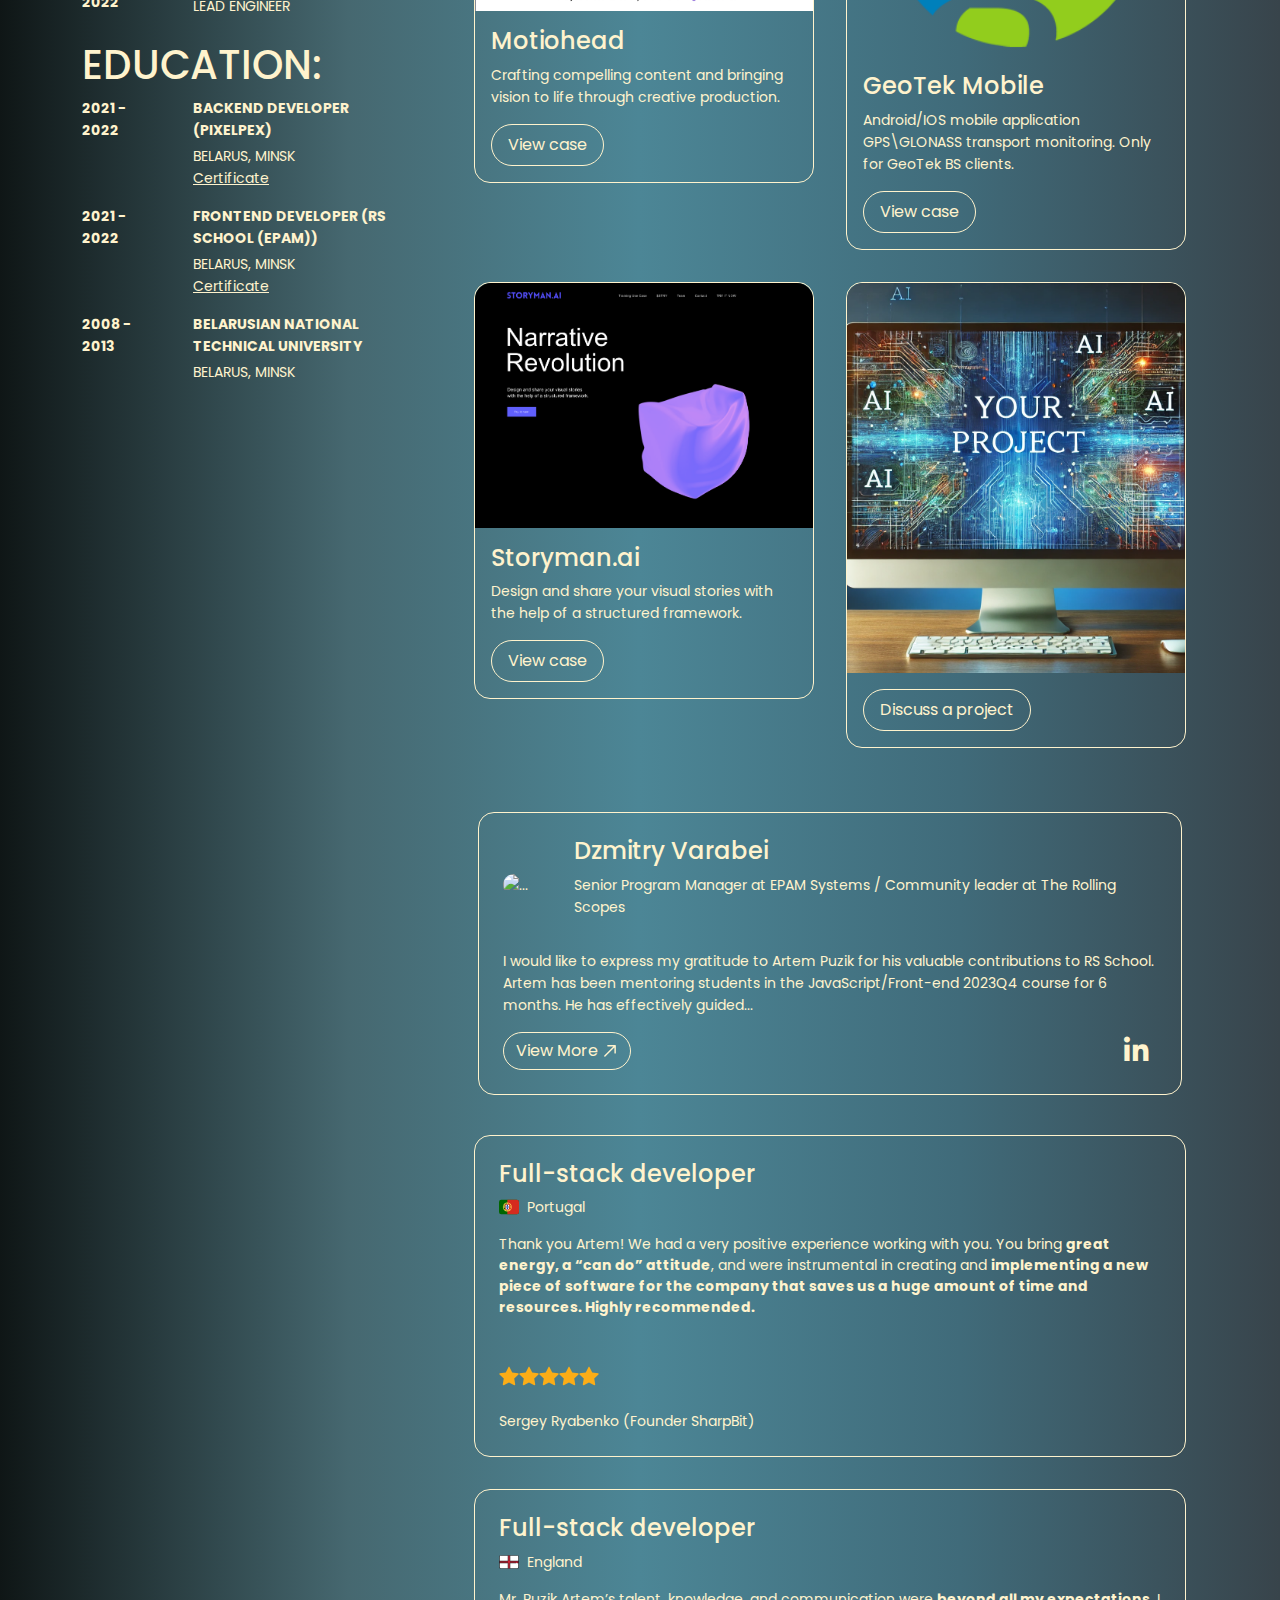
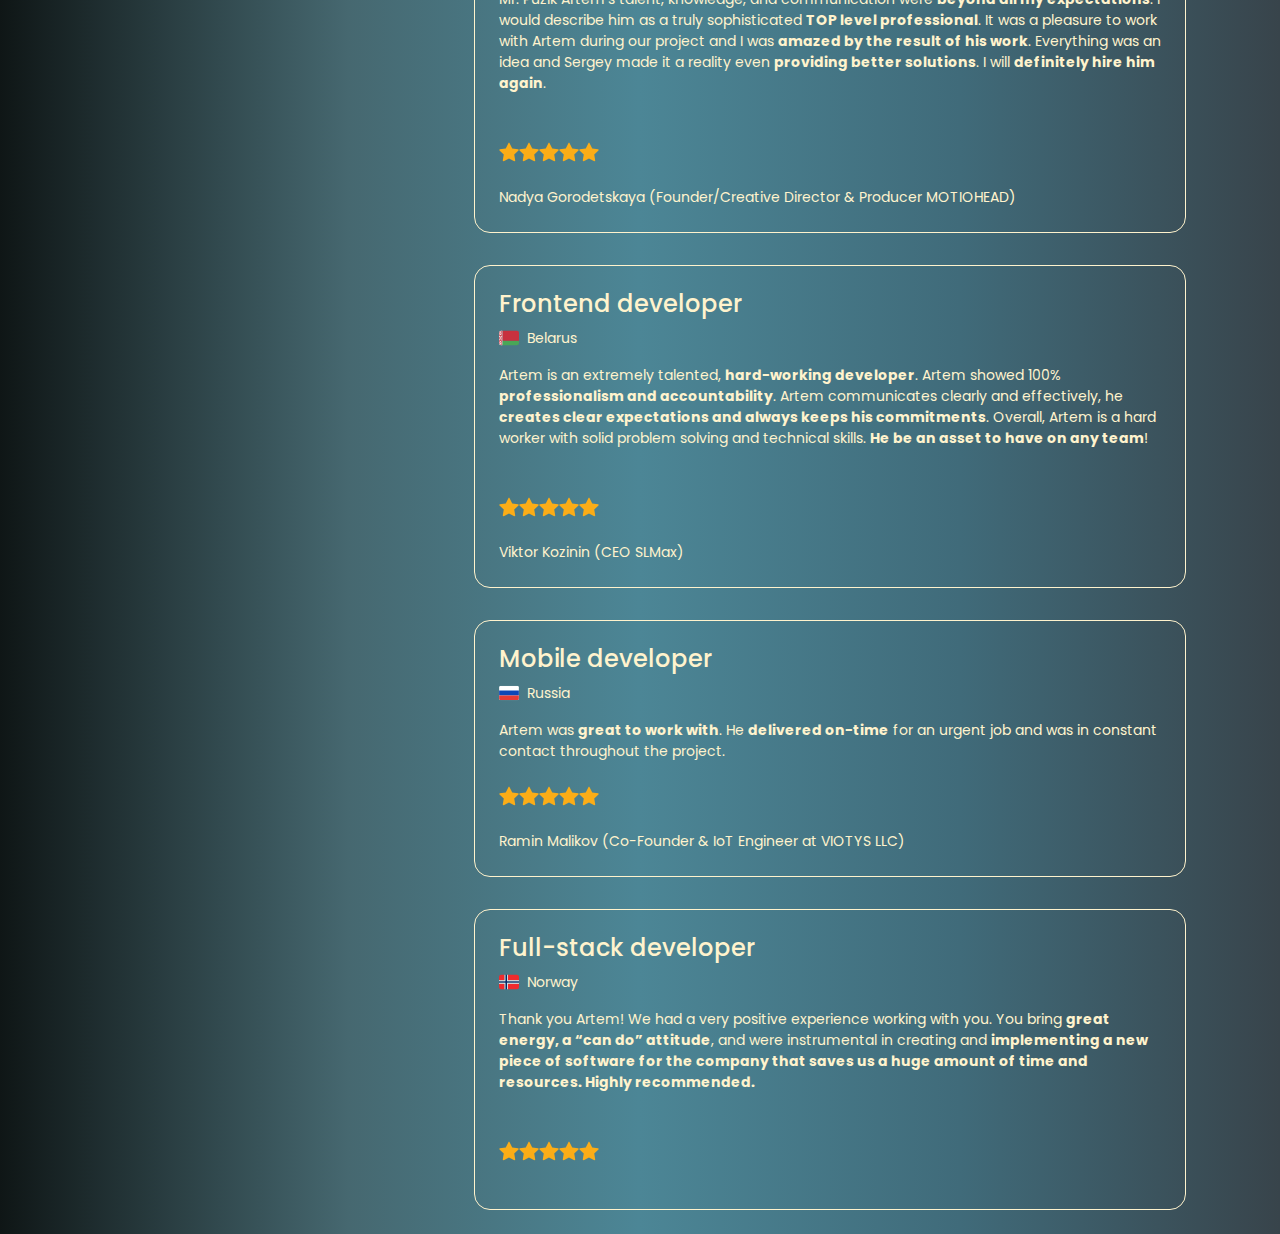
==== commit 35dbe4ef: "update" ====
--- a/index.html
+++ b/index.html
@@ -14,7 +14,7 @@
     <title>Artem Puzik</title>
 </head>
 <body>
-<nav class="navbar d-print-none navbar-dark navbar-expand-lg py-4">
+<nav class="navbar d-print-none navbar-dark navbar-expand-lg py-4 d-print-none">
     <div class="container">
         <div class="ms-auto d-flex justify-content-end">
             <ul class="navbar-nav my-2 my-lg-0 d-flex flex-row justify-content-center">
@@ -83,7 +83,7 @@
                         <h1 class="fw-bold">Artem Puzik</h1>
                         <h3 class="regular">Full-stack Developer</h3>
                     </div>
-                    <div class="row d-flex align-items-center mt-2">
+                    <div class="row d-flex align-items-center justify-content-center mt-2">
                         <div class="col-2">
                             <i class="fas fa-map-signs fs-1"></i>
                         </div>
@@ -93,6 +93,61 @@
                             </h4>
                         </div>
                     </div>
+                    <ul class="d-none1 d-print-block my-4 ps-4 col-12">
+                        <li class="nav-item my-3">
+                            <a
+                                    href=tel:+375292208977
+                                    target="_blank"
+                                    rel="noreferrer"
+                                    class="d-flex fs-4 my-2"
+                            >
+                                <i class="fas fa-mobile-alt"></i>
+                                <span class="ms-2">
+                                           +375292208977
+                                </span>
+                            </a>
+                        </li>
+                        <li class="nav-item my-3">
+                            <a
+                                    href="https://github.com/artempuzik"
+                                    target="_blank"
+                                    rel="noreferrer"
+                                    class="d-flex fs-4 my-2"
+                            >
+                                <i class="fa-brands fa-github"></i>
+                                <span class="ms-2">
+                                           artempuzik
+                                </span>
+                            </a>
+                        </li>
+                        <li class="nav-item my-3">
+                            <a
+                                    href="https://telegram.im/@ArtemPuzik"
+                                    target="_blank"
+                                    rel="noreferrer"
+                                    class="d-flex fs-4 my-2"
+                            >
+                                <i class="fa-brands fa-telegram"></i>
+                                <span class="ms-2">
+                                          @ArtemPuzik
+                                </span>
+                            </a>
+                        </li>
+                        <li class="nav-item my-3">
+                            <a
+                                    href="https://www.linkedin.com/in/artem-puzik-797668235/"
+                                    target="_blank"
+                                    rel="noreferrer"
+                                    title="Artem Puzik"
+                                    class="d-flex fs-4 my-2"
+                            >
+                                <i class="fa-brands fa-linkedin-in"></i>
+                                <span class="ms-2 d-flex flex-wrap">
+                                          artem-puzik-797668235
+                                </span>
+                            </a>
+                        </li>
+                    </ul>
                 </div>
                 <div class="mt-4">
                     <div class="text-uppercase">
@@ -327,7 +382,7 @@
                                      alt="storyman">
                                 <div class="p-3">
                                     <button data-bs-toggle="modal" data-bs-target="#discuss_modal" type="button"
-                                            class="btn btn-outline-light rounded-pill px-3 py-2">
+                                            class="btn btn-outline-light rounded-pill px-3 py-2 d-print-none">
                                         Discuss a project
                                     </button>
                                 </div>
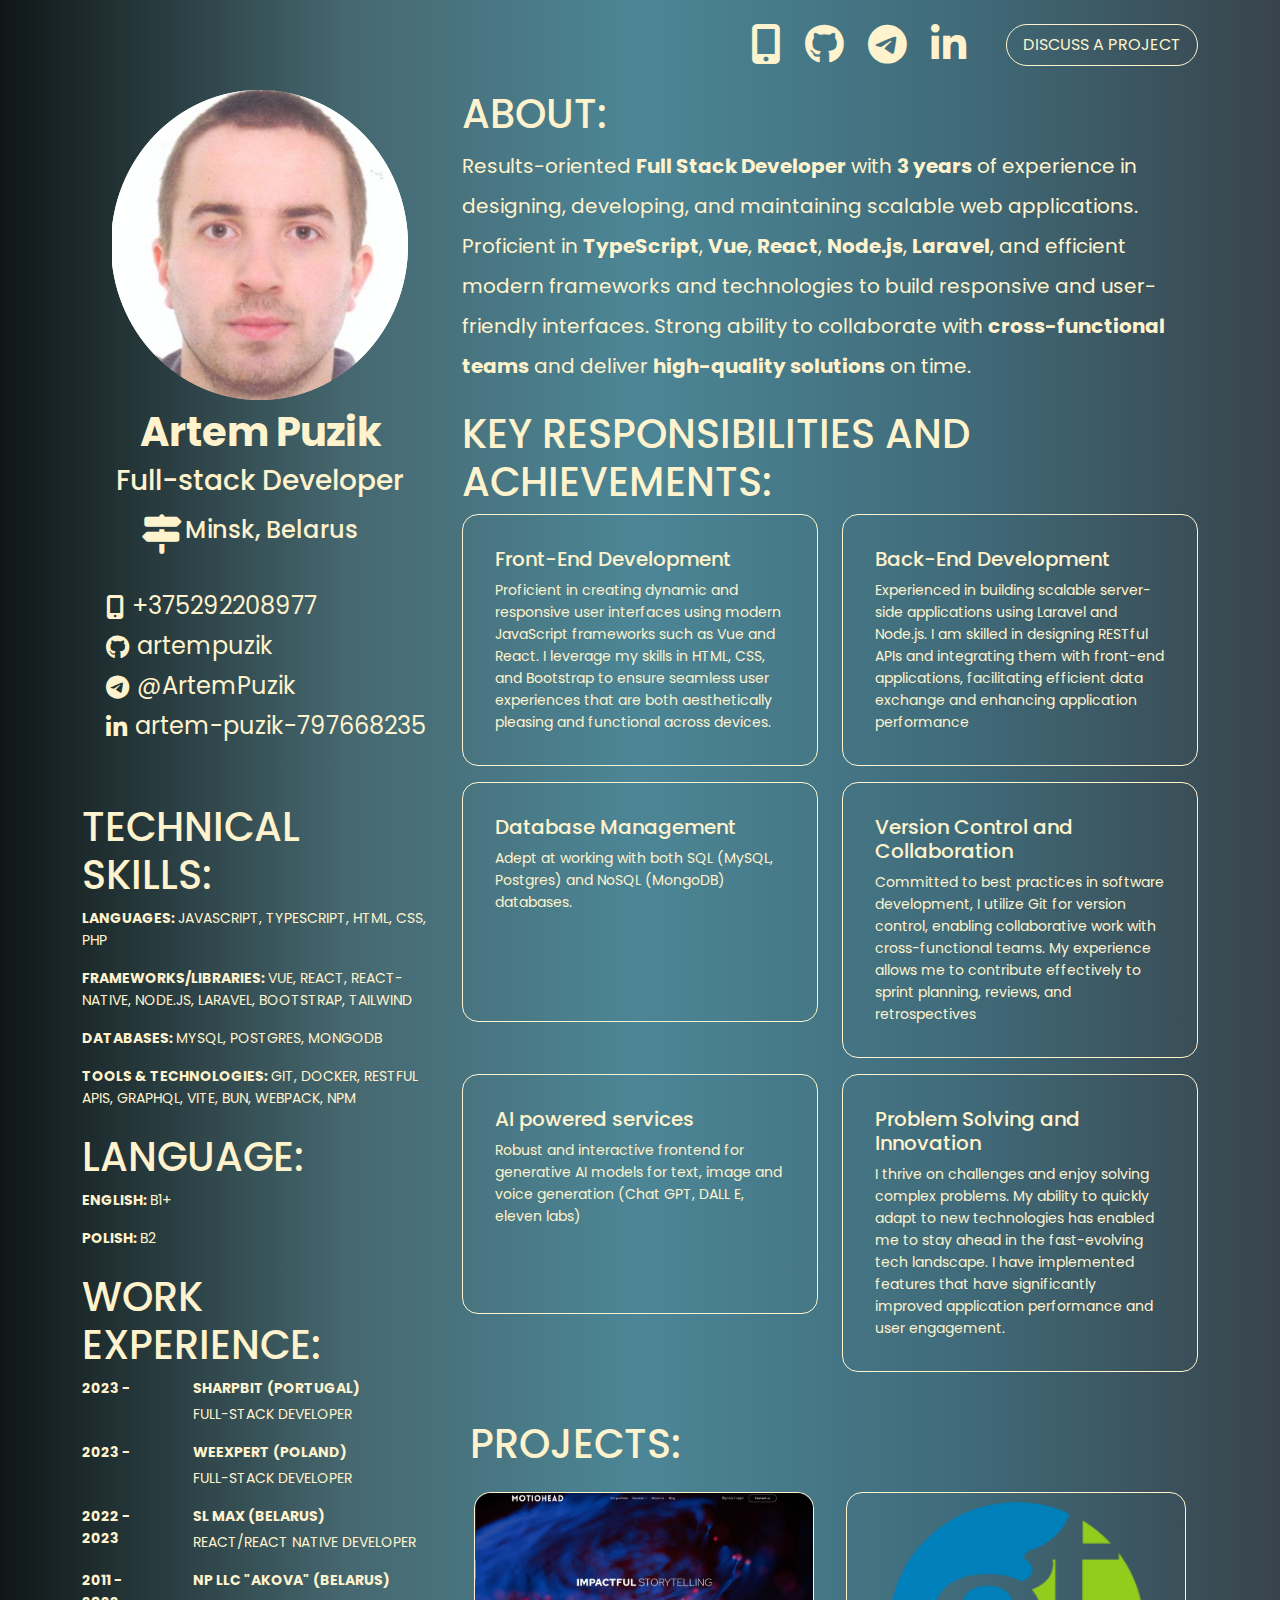
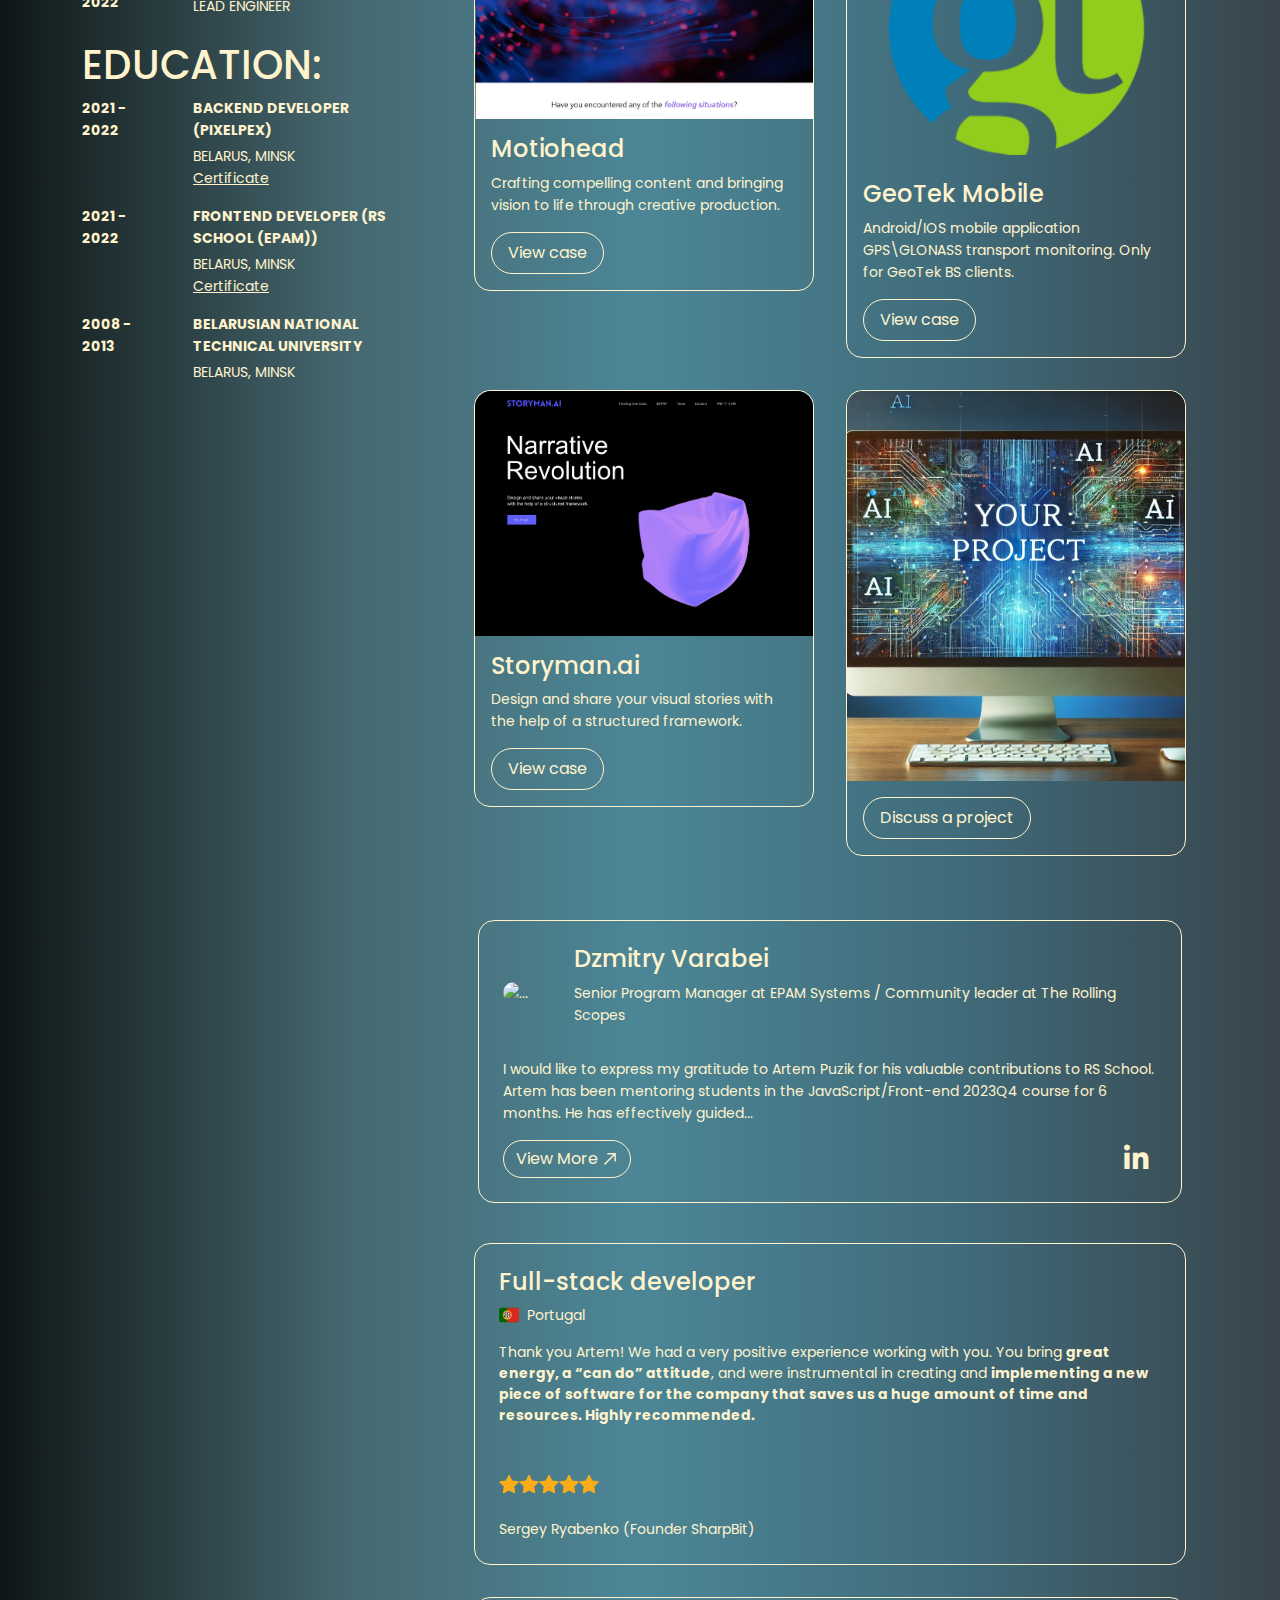
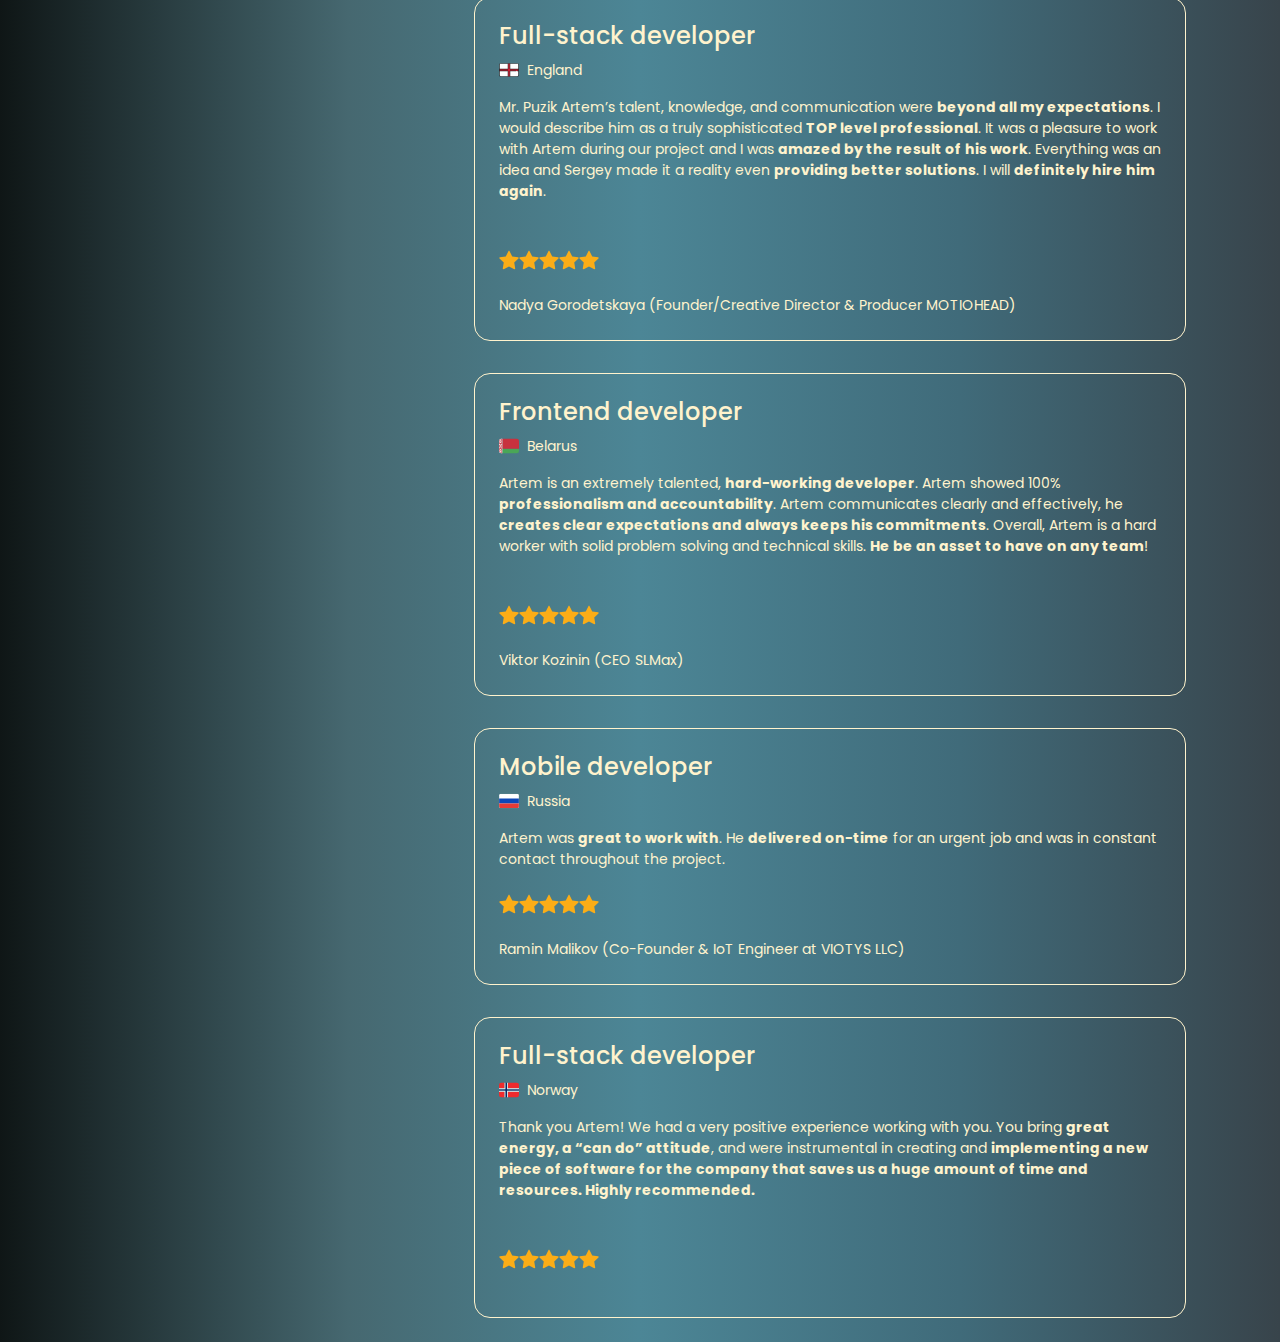
==== commit 544ab651: "update" ====
--- a/index.html
+++ b/index.html
@@ -253,7 +253,7 @@
         <div class="col-md-8">
             <section>
                 <h1 class="text-uppercase fw-5">About:</h1>
-                <p class="fs-5">
+                <p class="fs-5 lh-lg">
                     Results-oriented <strong>Full Stack Developer</strong> with <strong>3 years</strong> of experience in designing, developing, and
                     maintaining scalable web applications. Proficient in <strong>TypeScript</strong>, <strong>Vue</strong>, <strong>React</strong>,
                     <strong>Node.js</strong>, <strong>Laravel</strong>, and efficient modern frameworks and technologies to build
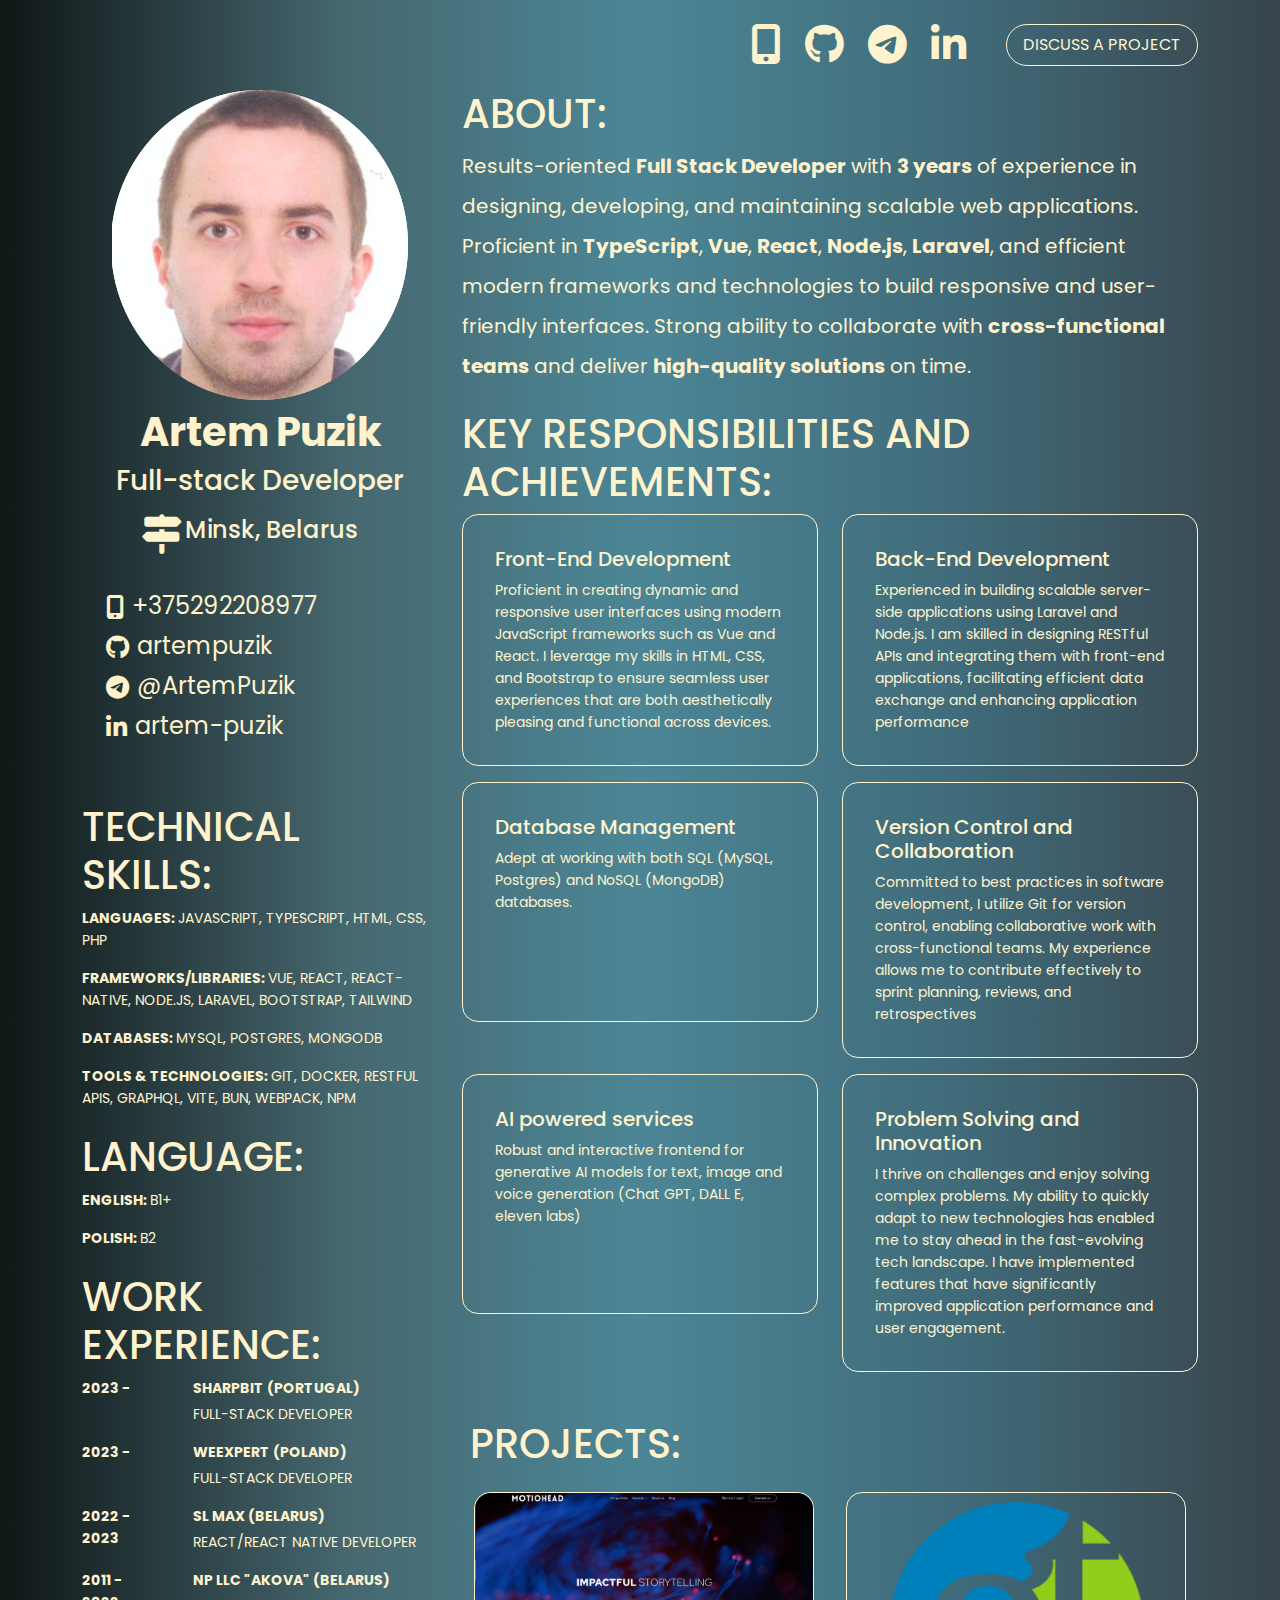
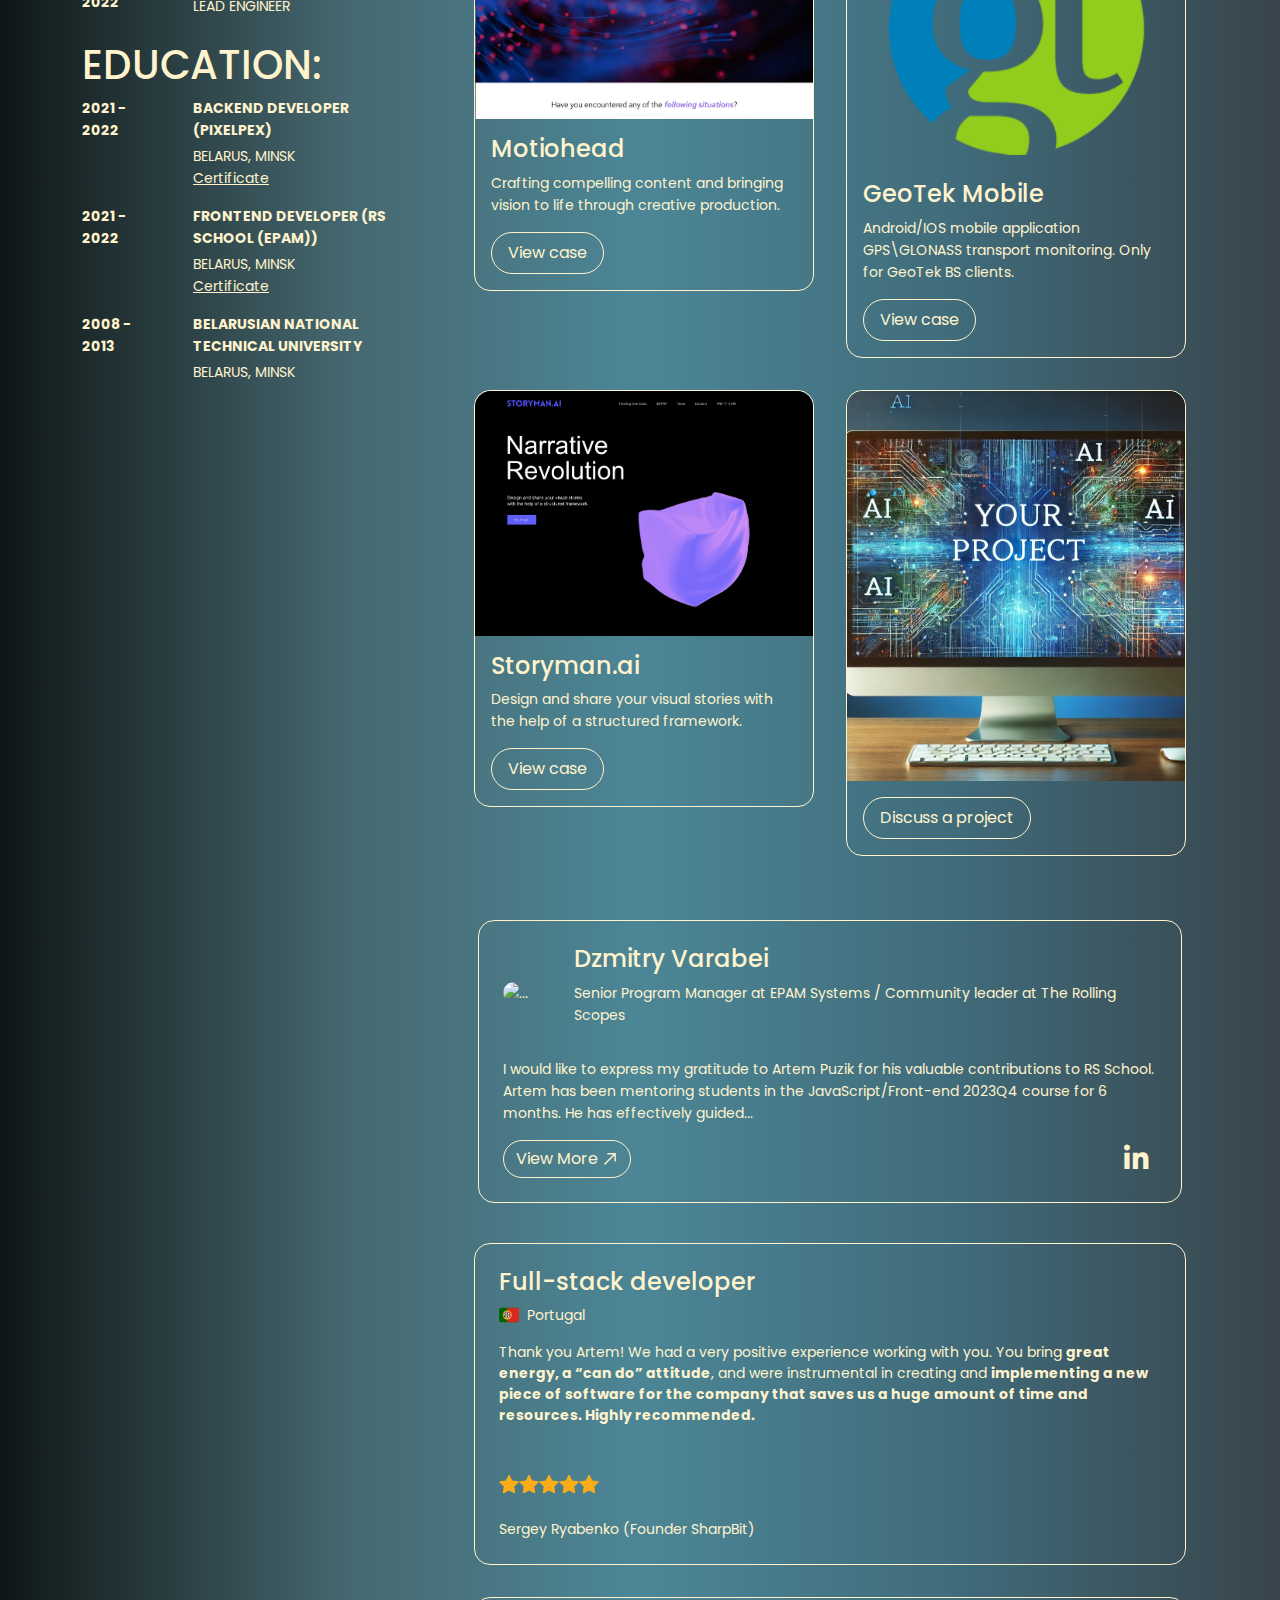
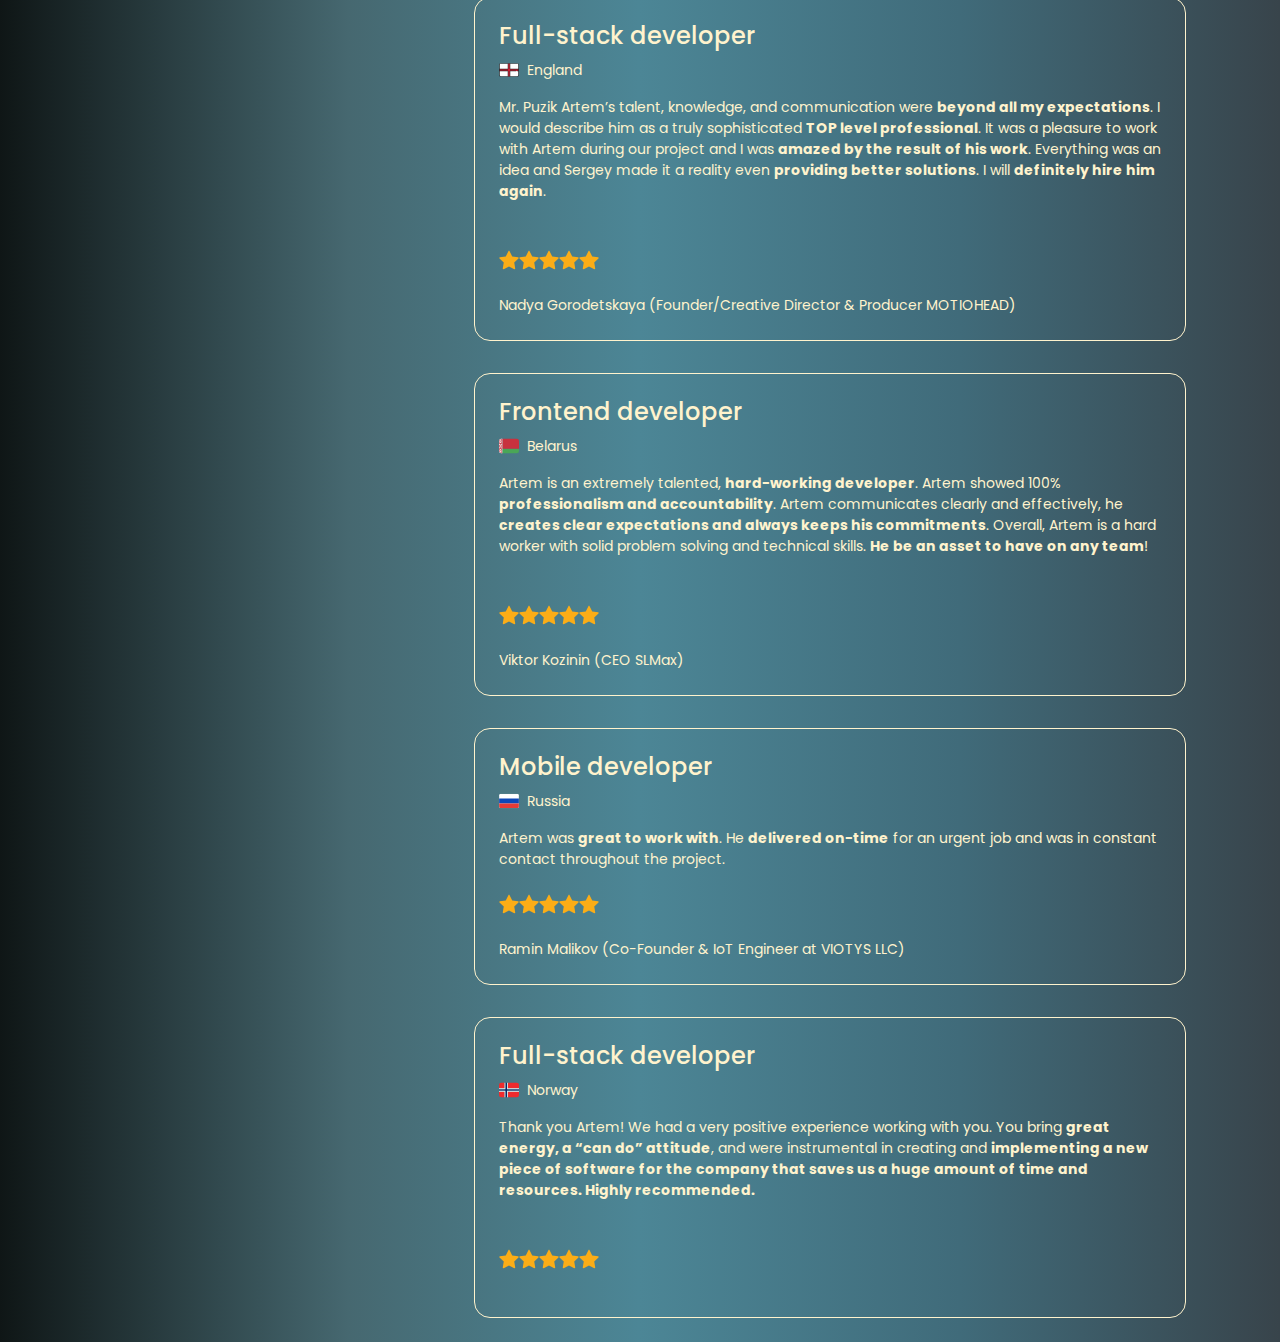
==== commit 670e11cd: "update" ====
--- a/index.html
+++ b/index.html
@@ -51,7 +51,7 @@
                 </li>
                 <li class="nav-item me-4">
                     <a
-                            href="https://www.linkedin.com/in/artem-puzik-797668235/"
+                            href="https://www.linkedin.com/in/artem-puzik/"
                             target="_blank"
                             rel="noreferrer"
                             title="Artem Puzik"
@@ -135,7 +135,7 @@
                         </li>
                         <li class="nav-item my-3">
                             <a
-                                    href="https://www.linkedin.com/in/artem-puzik-797668235/"
+                                    href="https://www.linkedin.com/in/artem-puzik/"
                                     target="_blank"
                                     rel="noreferrer"
                                     title="Artem Puzik"
@@ -143,7 +143,7 @@
                             >
                                 <i class="fa-brands fa-linkedin-in"></i>
                                 <span class="ms-2 d-flex flex-wrap">
-                                          artem-puzik-797668235
+                                          artem-puzik
                                 </span>
                             </a>
                         </li>
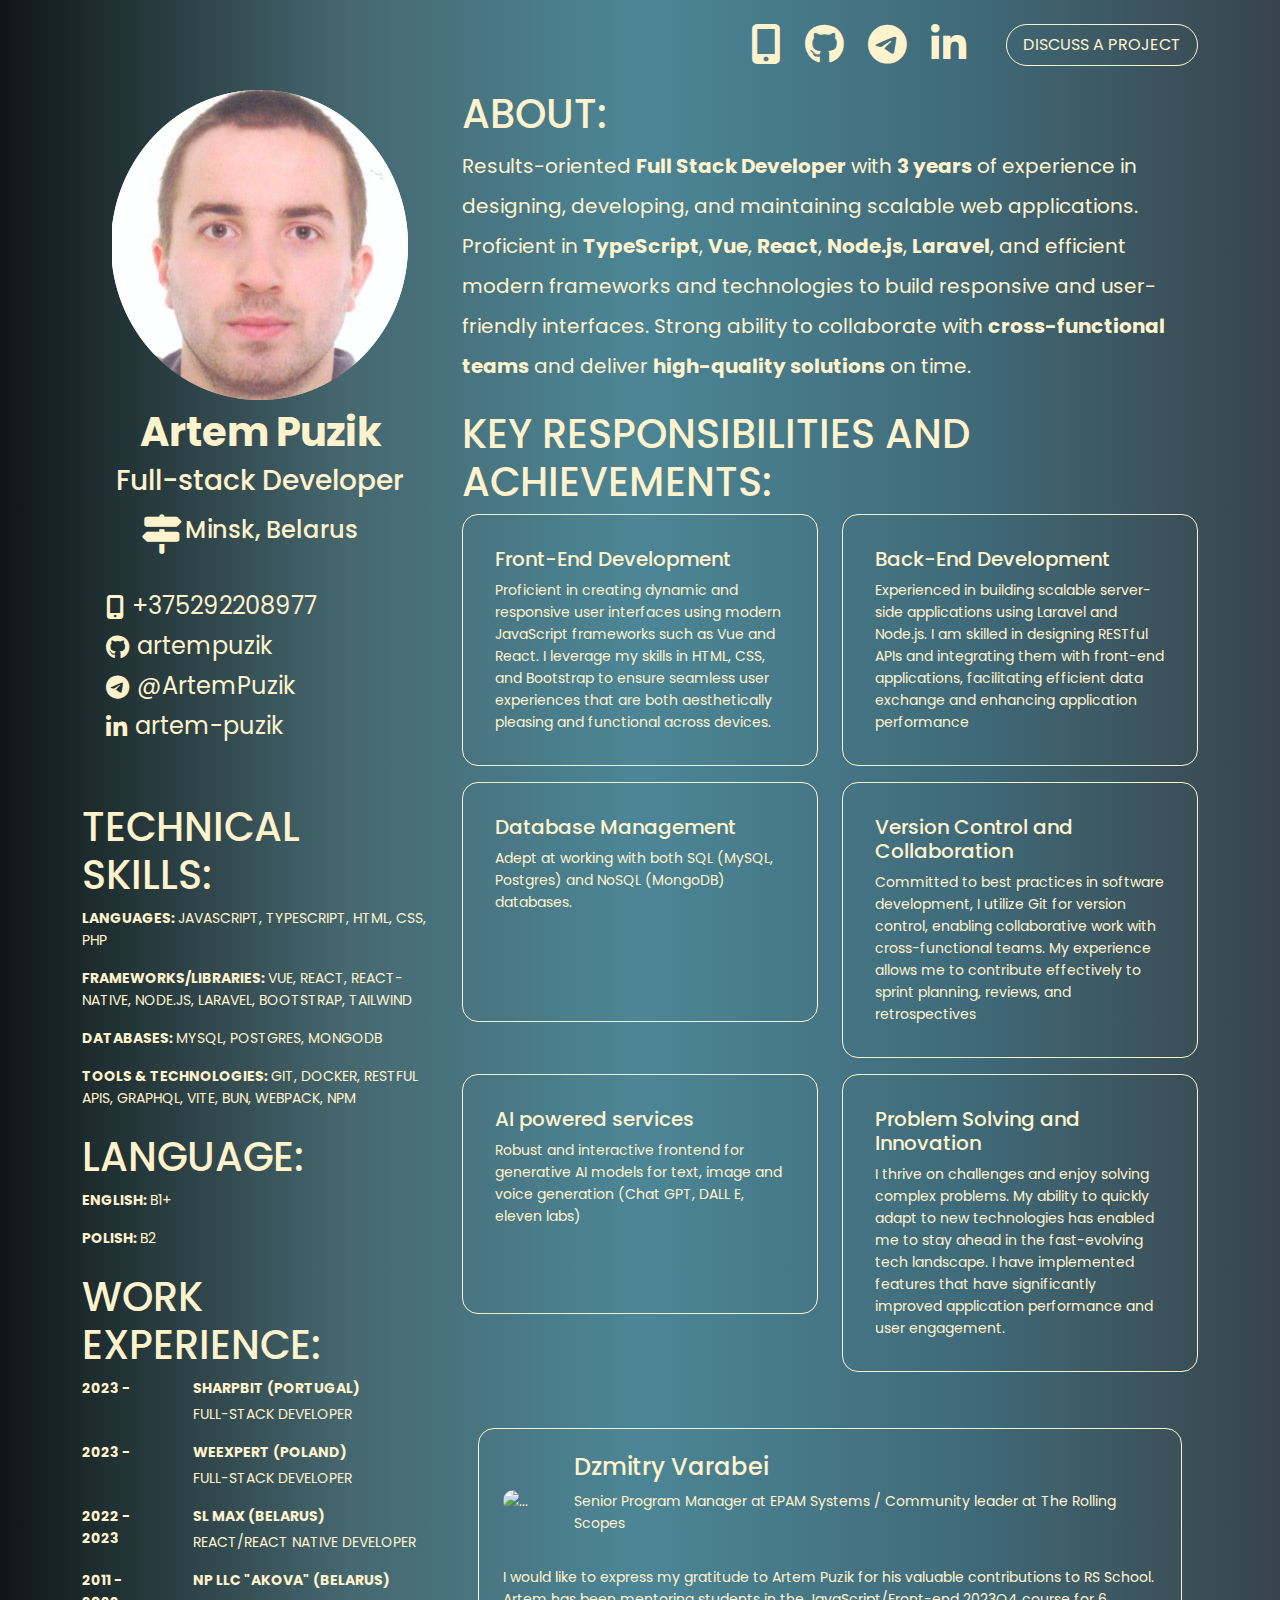
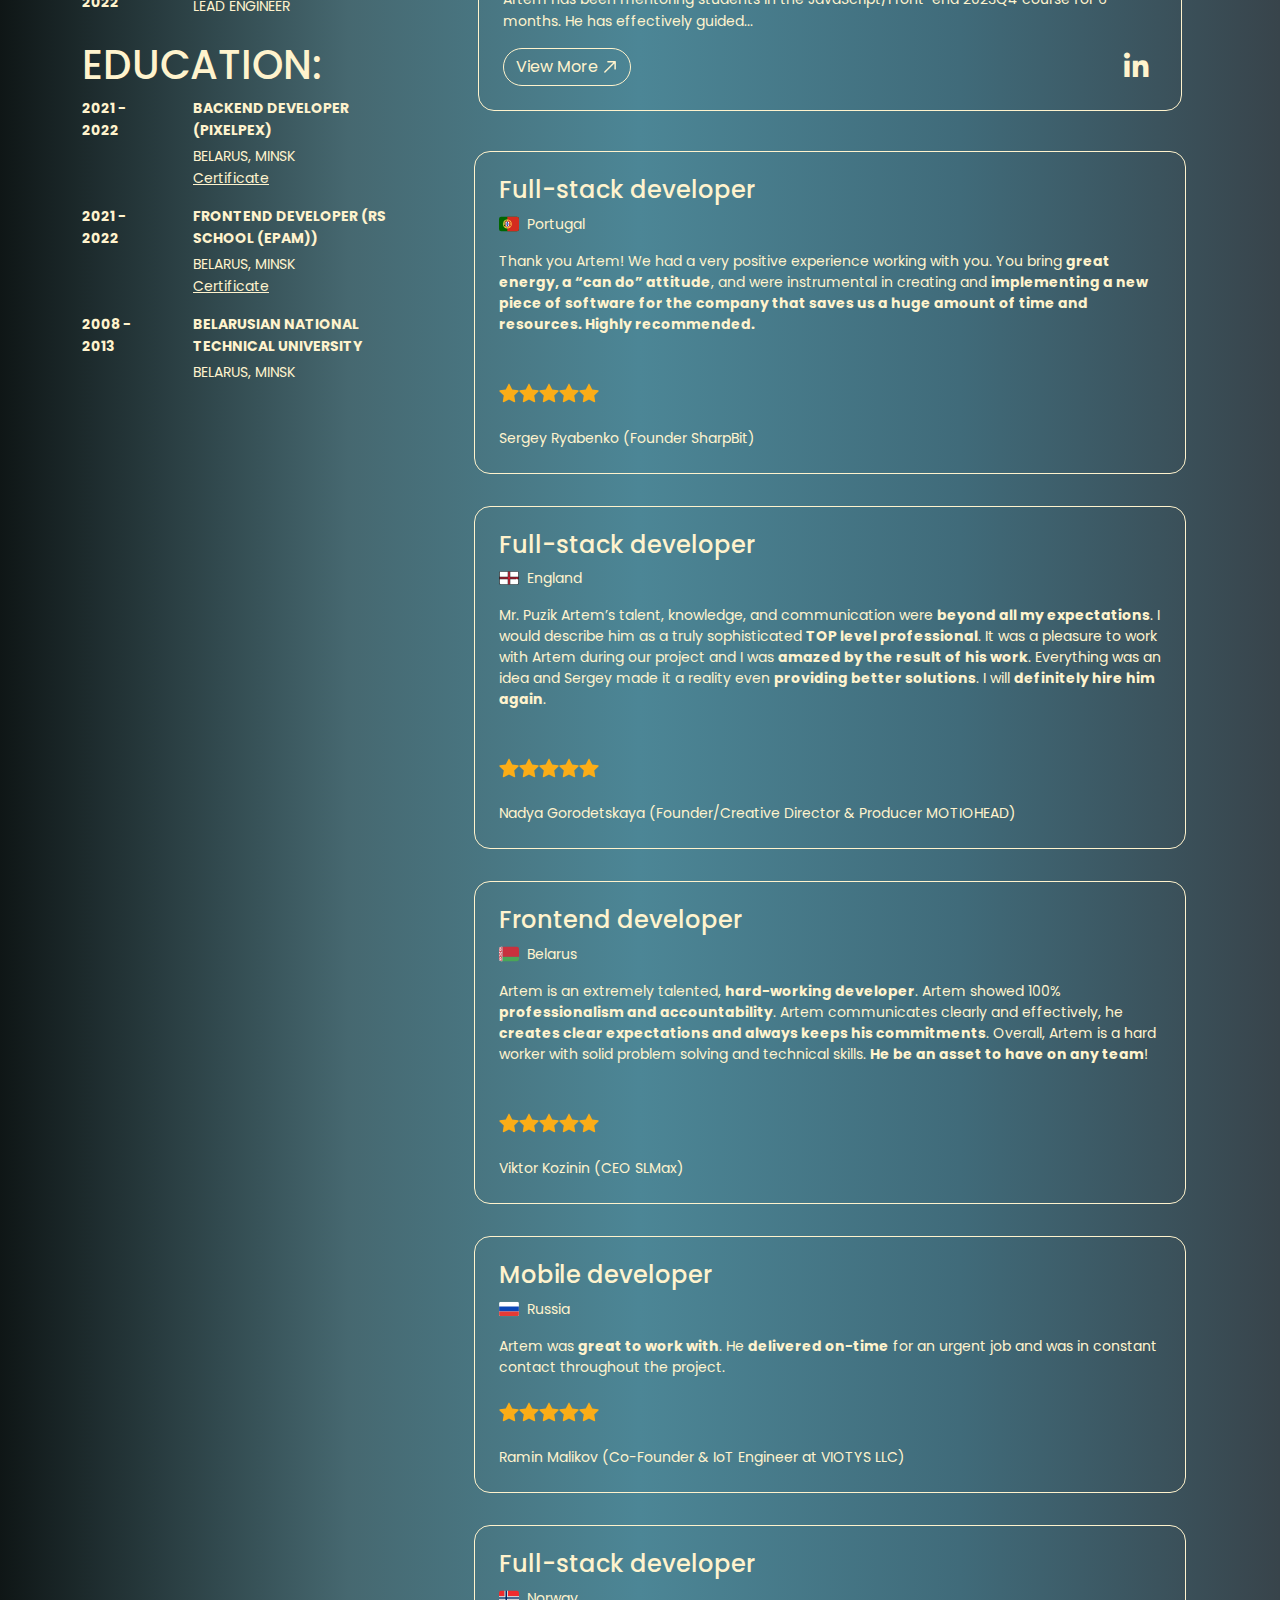
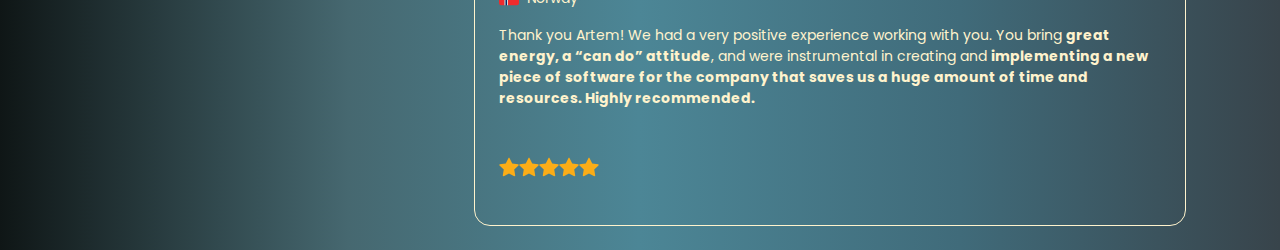
==== commit b5c74cec: "update" ====
--- a/index.html
+++ b/index.html
@@ -321,76 +321,76 @@
                     </div>
                 </div>
             </section>
-            <section class="mt-4 p-2">
-                <h1 class="text-uppercase fw-5">Projects:</h1>
-                <div class="row">
-                    <div class="p-0 py-1 p-md-3 col-md-6">
-                        <div class="card rounded-4">
-                            <div class="card-body p-0">
-                                <img src="assets/motiohead.png" class="card-img-top rounded-4 rounded-bottom-0"
-                                     alt="motiohead">
-                                <div class="p-3">
-                                    <h4 class="card-title text-black">Motiohead</h4>
-                                    <p class="card-text text-black">Crafting compelling content and bringing vision to life through creative production.</p>
-                                    <a href="https://www.motiohead.com/" target="_blank"
-                                       class="btn btn-outline-light rounded-pill px-3 py-2">
-                                        View case
-                                    </a>
-                                </div>
-                            </div>
-                        </div>
-                    </div>
-                    <div class="p-0 py-1 p-md-3 col-md-6">
-                        <div class="card rounded-4">
-                            <div class="card-body p-0">
-                                <img src="assets/geotek.webp" height="271" style="object-fit: contain" class="card-img-top rounded-4 rounded-bottom-0"
-                                     alt="geotek">
-                                <div class="p-3">
-                                    <h4 class="card-title text-black">GeoTek Mobile</h4>
-                                    <p class="card-text text-black">Android/IOS mobile application GPS\GLONASS transport monitoring. Only for GeoTek BS clients.</p>
-                                    <a href="https://play.google.com/store/apps/details?id=com.geotek&hl=ru&pli=1" target="_blank"
-                                       class="btn btn-outline-light rounded-pill px-3 py-2">
-                                        View case
-                                    </a>
-                                </div>
-                            </div>
-                        </div>
-                    </div>
-                </div>
-                <div class="row">
-                    <div class="p-0 py-1 p-md-3 col-md-6">
-                        <div class="card rounded-4">
-                            <div class="card-body p-0">
-                                <img src="assets/storyman.png" class="card-img-top rounded-4 rounded-bottom-0"
-                                     alt="storyman">
-                                <div class="p-3">
-                                    <h4 class="card-title text-black">Storyman.ai</h4>
-                                    <p class="card-text text-black">Design and share your visual stories with the
-                                        help of a structured framework.</p>
-                                    <a href="https://www.storyman.ai/" target="_blank"
-                                       class="btn btn-outline-light rounded-pill px-3 py-2">
-                                        View case
-                                    </a>
-                                </div>
-                            </div>
-                        </div>
-                    </div>
-                    <div class="p-0 py-1 p-md-3 col-md-6">
-                        <div class="card rounded-4">
-                            <div class="card-body p-0">
-                                <img src="assets/project.webp" height="390" style="object-fit: cover" class="card-img-top rounded-4 rounded-bottom-0"
-                                     alt="storyman">
-                                <div class="p-3">
-                                    <button data-bs-toggle="modal" data-bs-target="#discuss_modal" type="button"
-                                            class="btn btn-outline-light rounded-pill px-3 py-2 d-print-none">
-                                        Discuss a project
-                                    </button>
-                                </div>
-                            </div>
-                        </div>
-                    </div>
-                </div>
-            </section>
+<!--            <section class="mt-4 p-2">-->
+<!--                <h1 class="text-uppercase fw-5">Projects:</h1>-->
+<!--                <div class="row">-->
+<!--                    <div class="p-0 py-1 p-md-3 col-md-6">-->
+<!--                        <div class="card rounded-4">-->
+<!--                            <div class="card-body p-0">-->
+<!--                                <img src="assets/motiohead.png" class="card-img-top rounded-4 rounded-bottom-0"-->
+<!--                                     alt="motiohead">-->
+<!--                                <div class="p-3">-->
+<!--                                    <h4 class="card-title text-black">Motiohead</h4>-->
+<!--                                    <p class="card-text text-black">Crafting compelling content and bringing vision to life through creative production.</p>-->
+<!--                                    <a href="https://www.motiohead.com/" target="_blank"-->
+<!--                                       class="btn btn-outline-light rounded-pill px-3 py-2">-->
+<!--                                        View case-->
+<!--                                    </a>-->
+<!--                                </div>-->
+<!--                            </div>-->
+<!--                        </div>-->
+<!--                    </div>-->
+<!--                    <div class="p-0 py-1 p-md-3 col-md-6">-->
+<!--                        <div class="card rounded-4">-->
+<!--                            <div class="card-body p-0">-->
+<!--                                <img src="assets/geotek.webp" height="271" style="object-fit: contain" class="card-img-top rounded-4 rounded-bottom-0"-->
+<!--                                     alt="geotek">-->
+<!--                                <div class="p-3">-->
+<!--                                    <h4 class="card-title text-black">GeoTek Mobile</h4>-->
+<!--                                    <p class="card-text text-black">Android/IOS mobile application GPS\GLONASS transport monitoring. Only for GeoTek BS clients.</p>-->
+<!--                                    <a href="https://play.google.com/store/apps/details?id=com.geotek&hl=ru&pli=1" target="_blank"-->
+<!--                                       class="btn btn-outline-light rounded-pill px-3 py-2">-->
+<!--                                        View case-->
+<!--                                    </a>-->
+<!--                                </div>-->
+<!--                            </div>-->
+<!--                        </div>-->
+<!--                    </div>-->
+<!--                </div>-->
+<!--                <div class="row">-->
+<!--                    <div class="p-0 py-1 p-md-3 col-md-6">-->
+<!--                        <div class="card rounded-4">-->
+<!--                            <div class="card-body p-0">-->
+<!--                                <img src="assets/storyman.png" class="card-img-top rounded-4 rounded-bottom-0"-->
+<!--                                     alt="storyman">-->
+<!--                                <div class="p-3">-->
+<!--                                    <h4 class="card-title text-black">Storyman.ai</h4>-->
+<!--                                    <p class="card-text text-black">Design and share your visual stories with the-->
+<!--                                        help of a structured framework.</p>-->
+<!--                                    <a href="https://www.storyman.ai/" target="_blank"-->
+<!--                                       class="btn btn-outline-light rounded-pill px-3 py-2">-->
+<!--                                        View case-->
+<!--                                    </a>-->
+<!--                                </div>-->
+<!--                            </div>-->
+<!--                        </div>-->
+<!--                    </div>-->
+<!--                    <div class="p-0 py-1 p-md-3 col-md-6">-->
+<!--                        <div class="card rounded-4">-->
+<!--                            <div class="card-body p-0">-->
+<!--                                <img src="assets/project.webp" height="390" style="object-fit: cover" class="card-img-top rounded-4 rounded-bottom-0"-->
+<!--                                     alt="storyman">-->
+<!--                                <div class="p-3">-->
+<!--                                    <button data-bs-toggle="modal" data-bs-target="#discuss_modal" type="button"-->
+<!--                                            class="btn btn-outline-light rounded-pill px-3 py-2 d-print-none">-->
+<!--                                        Discuss a project-->
+<!--                                    </button>-->
+<!--                                </div>-->
+<!--                            </div>-->
+<!--                        </div>-->
+<!--                    </div>-->
+<!--                </div>-->
+<!--            </section>-->
             <div class="mt-4 p-0 py-1 p-md-3">
                 <div class="card p-2 rounded-4">
                     <div class="card-body">
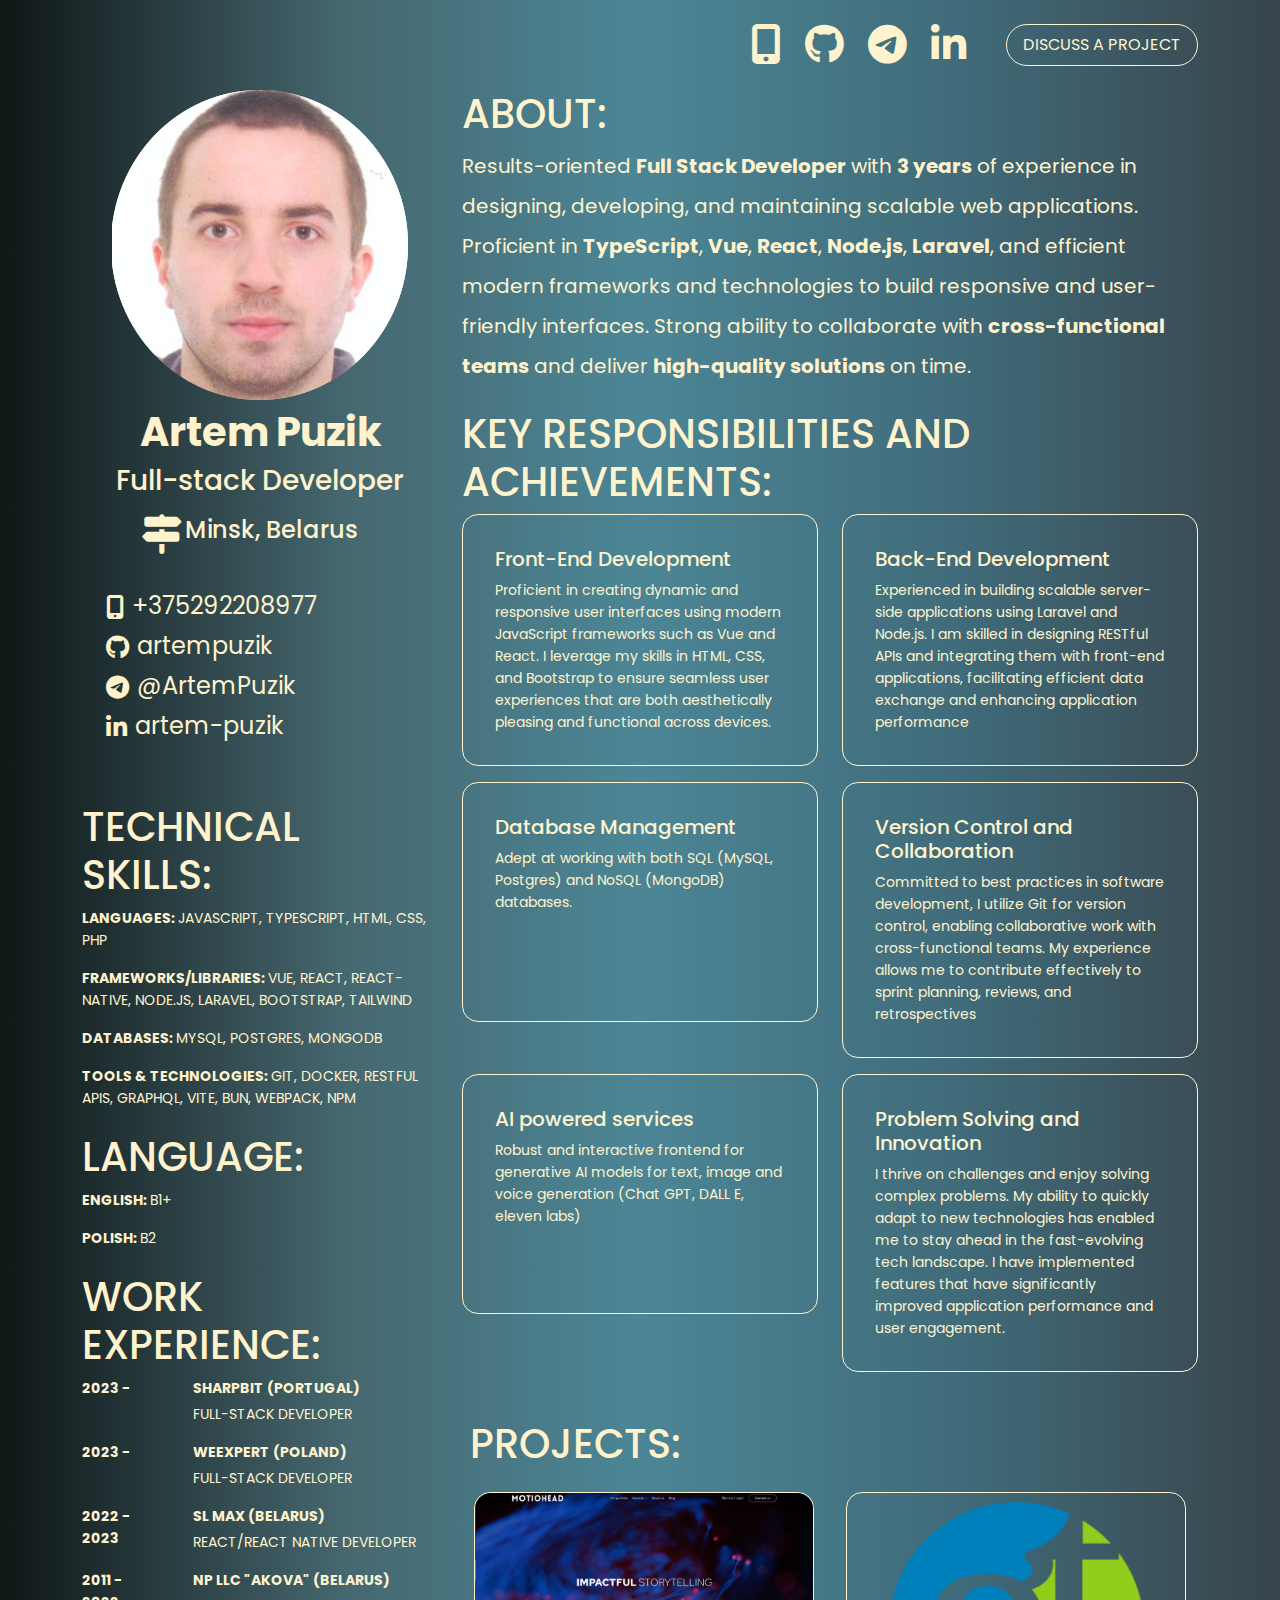
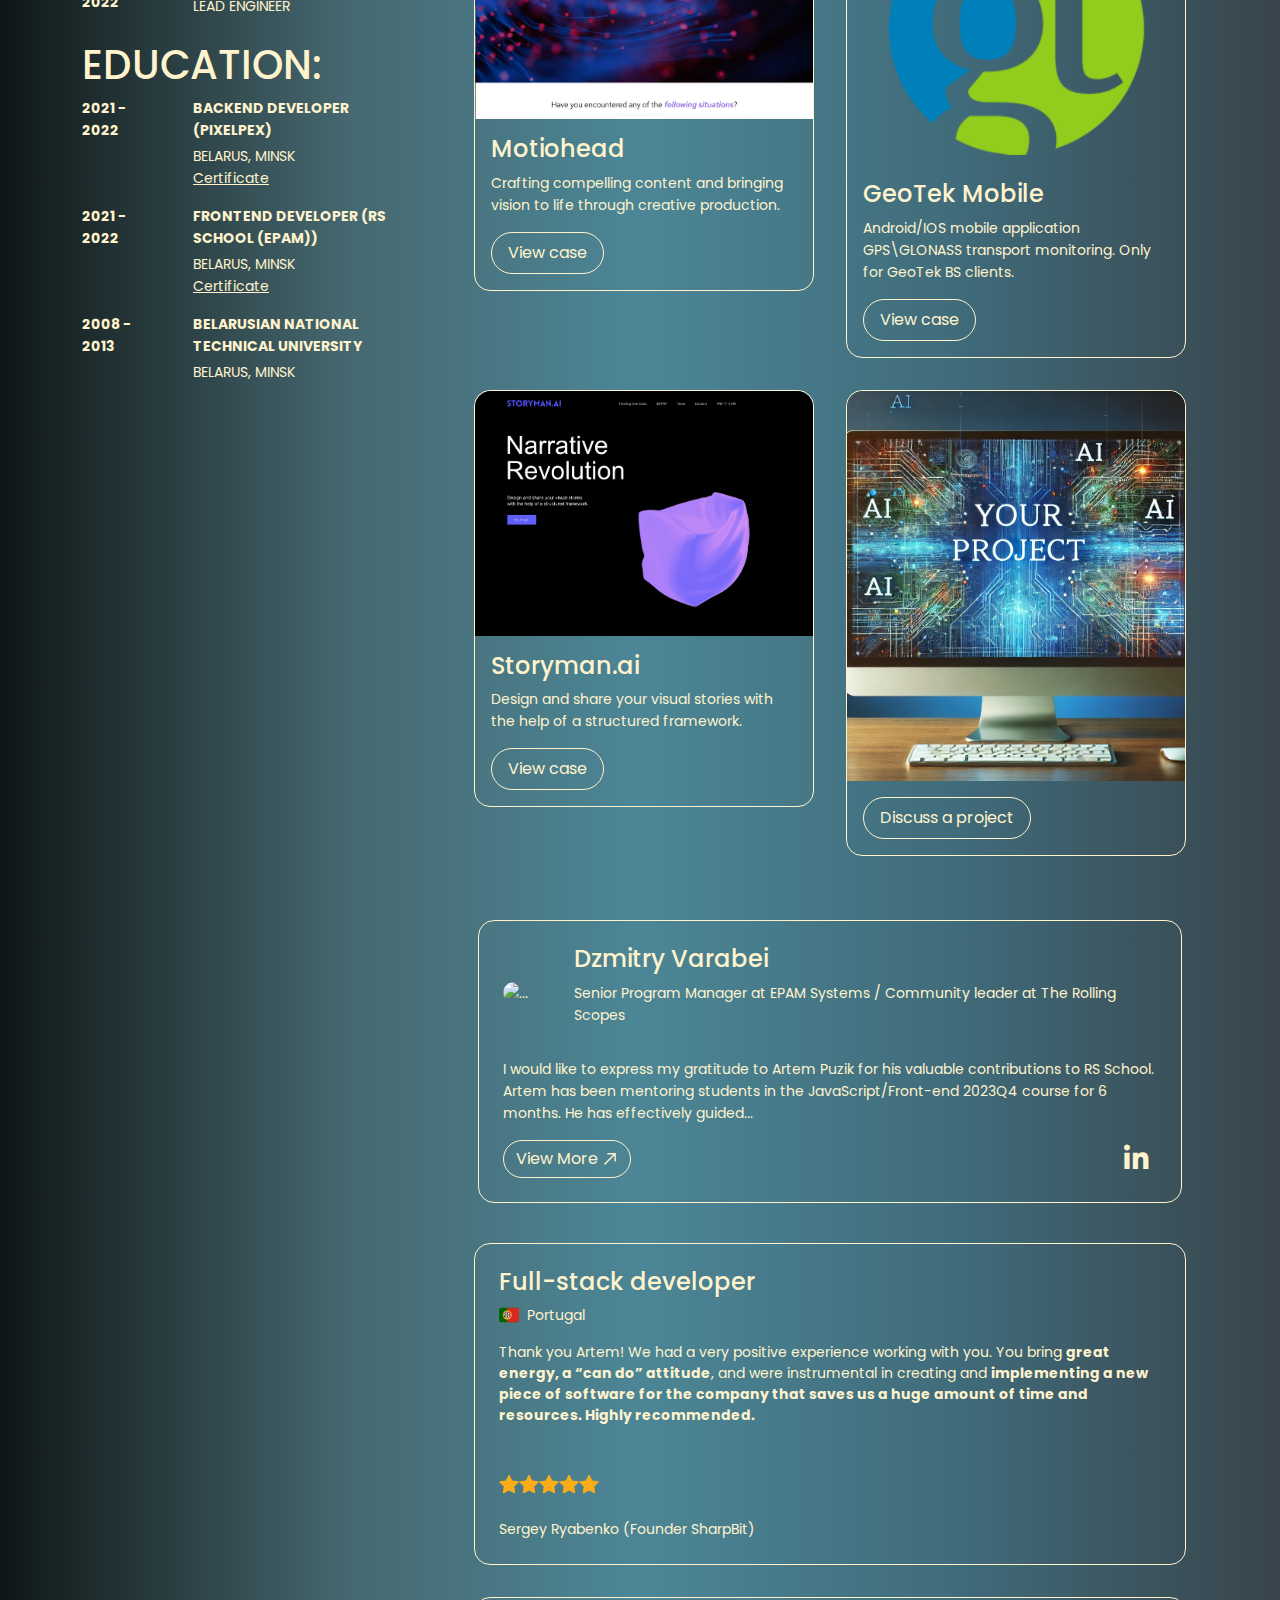
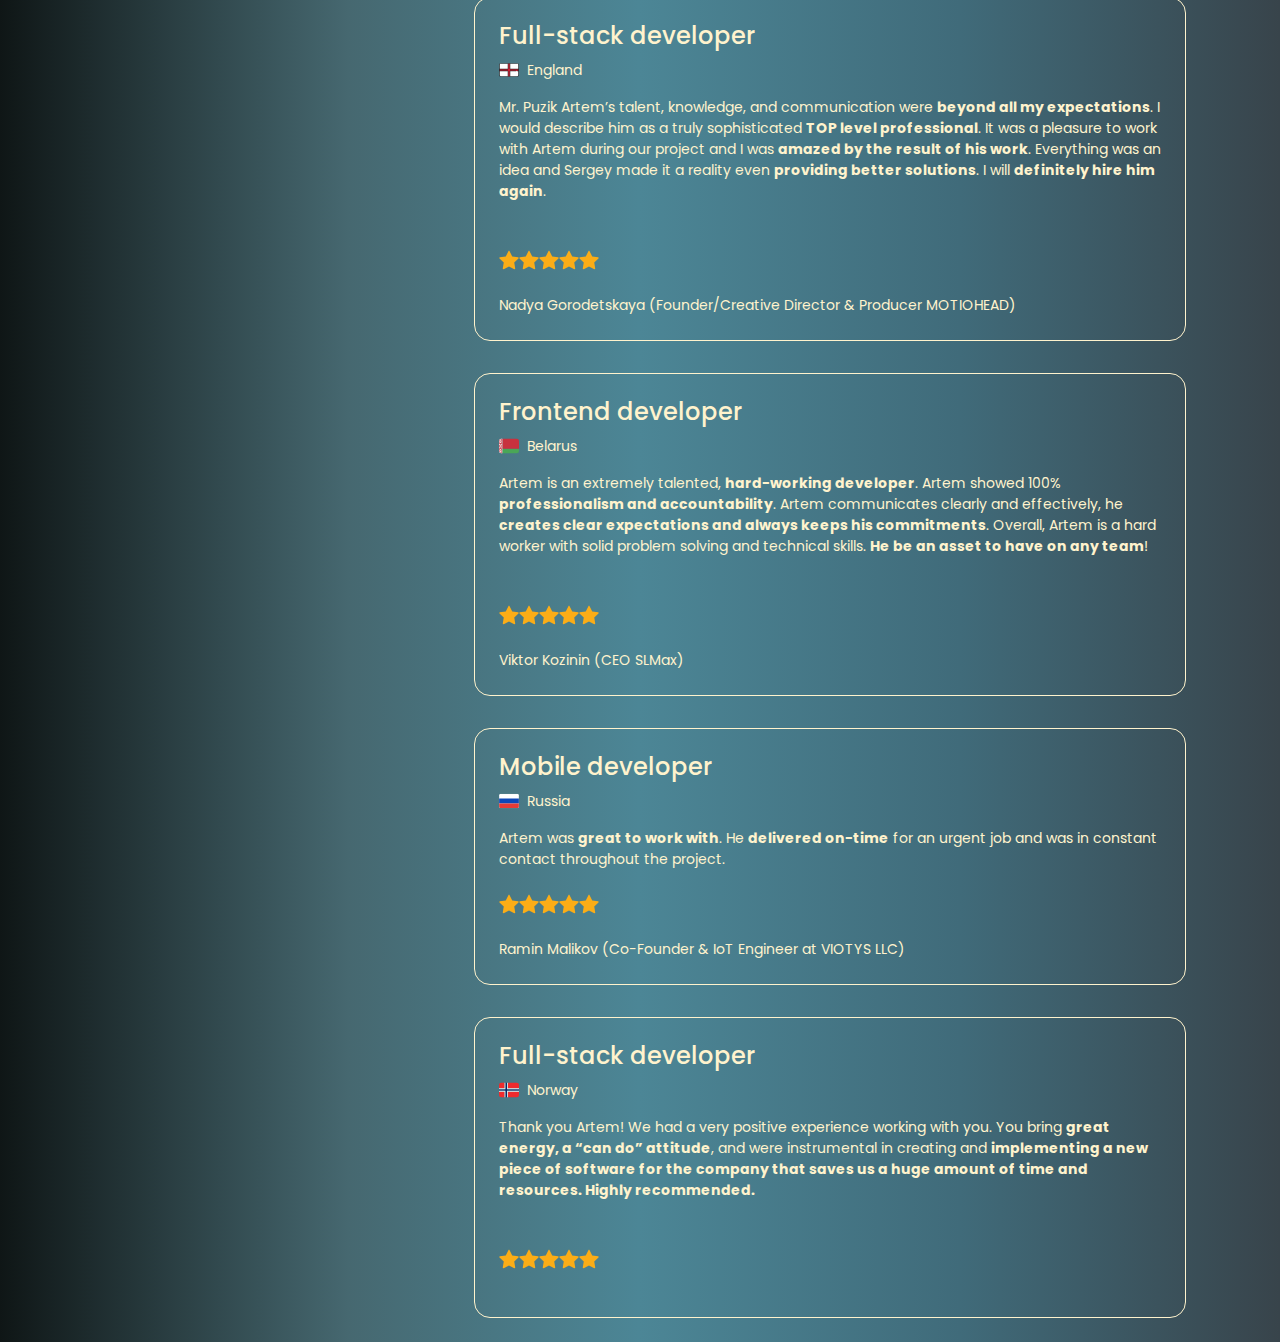
==== commit 204d855d: "update" ====
--- a/index.html
+++ b/index.html
@@ -321,76 +321,76 @@
                     </div>
                 </div>
             </section>
-<!--            <section class="mt-4 p-2">-->
-<!--                <h1 class="text-uppercase fw-5">Projects:</h1>-->
-<!--                <div class="row">-->
-<!--                    <div class="p-0 py-1 p-md-3 col-md-6">-->
-<!--                        <div class="card rounded-4">-->
-<!--                            <div class="card-body p-0">-->
-<!--                                <img src="assets/motiohead.png" class="card-img-top rounded-4 rounded-bottom-0"-->
-<!--                                     alt="motiohead">-->
-<!--                                <div class="p-3">-->
-<!--                                    <h4 class="card-title text-black">Motiohead</h4>-->
-<!--                                    <p class="card-text text-black">Crafting compelling content and bringing vision to life through creative production.</p>-->
-<!--                                    <a href="https://www.motiohead.com/" target="_blank"-->
-<!--                                       class="btn btn-outline-light rounded-pill px-3 py-2">-->
-<!--                                        View case-->
-<!--                                    </a>-->
-<!--                                </div>-->
-<!--                            </div>-->
-<!--                        </div>-->
-<!--                    </div>-->
-<!--                    <div class="p-0 py-1 p-md-3 col-md-6">-->
-<!--                        <div class="card rounded-4">-->
-<!--                            <div class="card-body p-0">-->
-<!--                                <img src="assets/geotek.webp" height="271" style="object-fit: contain" class="card-img-top rounded-4 rounded-bottom-0"-->
-<!--                                     alt="geotek">-->
-<!--                                <div class="p-3">-->
-<!--                                    <h4 class="card-title text-black">GeoTek Mobile</h4>-->
-<!--                                    <p class="card-text text-black">Android/IOS mobile application GPS\GLONASS transport monitoring. Only for GeoTek BS clients.</p>-->
-<!--                                    <a href="https://play.google.com/store/apps/details?id=com.geotek&hl=ru&pli=1" target="_blank"-->
-<!--                                       class="btn btn-outline-light rounded-pill px-3 py-2">-->
-<!--                                        View case-->
-<!--                                    </a>-->
-<!--                                </div>-->
-<!--                            </div>-->
-<!--                        </div>-->
-<!--                    </div>-->
-<!--                </div>-->
-<!--                <div class="row">-->
-<!--                    <div class="p-0 py-1 p-md-3 col-md-6">-->
-<!--                        <div class="card rounded-4">-->
-<!--                            <div class="card-body p-0">-->
-<!--                                <img src="assets/storyman.png" class="card-img-top rounded-4 rounded-bottom-0"-->
-<!--                                     alt="storyman">-->
-<!--                                <div class="p-3">-->
-<!--                                    <h4 class="card-title text-black">Storyman.ai</h4>-->
-<!--                                    <p class="card-text text-black">Design and share your visual stories with the-->
-<!--                                        help of a structured framework.</p>-->
-<!--                                    <a href="https://www.storyman.ai/" target="_blank"-->
-<!--                                       class="btn btn-outline-light rounded-pill px-3 py-2">-->
-<!--                                        View case-->
-<!--                                    </a>-->
-<!--                                </div>-->
-<!--                            </div>-->
-<!--                        </div>-->
-<!--                    </div>-->
-<!--                    <div class="p-0 py-1 p-md-3 col-md-6">-->
-<!--                        <div class="card rounded-4">-->
-<!--                            <div class="card-body p-0">-->
-<!--                                <img src="assets/project.webp" height="390" style="object-fit: cover" class="card-img-top rounded-4 rounded-bottom-0"-->
-<!--                                     alt="storyman">-->
-<!--                                <div class="p-3">-->
-<!--                                    <button data-bs-toggle="modal" data-bs-target="#discuss_modal" type="button"-->
-<!--                                            class="btn btn-outline-light rounded-pill px-3 py-2 d-print-none">-->
-<!--                                        Discuss a project-->
-<!--                                    </button>-->
-<!--                                </div>-->
-<!--                            </div>-->
-<!--                        </div>-->
-<!--                    </div>-->
-<!--                </div>-->
-<!--            </section>-->
+            <section class="mt-4 p-2">
+                <h1 class="text-uppercase fw-5">Projects:</h1>
+                <div class="row">
+                    <div class="p-0 py-1 p-md-3 col-md-6">
+                        <div class="card rounded-4">
+                            <div class="card-body p-0">
+                                <img src="assets/motiohead.png" class="card-img-top rounded-4 rounded-bottom-0"
+                                     alt="motiohead">
+                                <div class="p-3">
+                                    <h4 class="card-title text-black">Motiohead</h4>
+                                    <p class="card-text text-black">Crafting compelling content and bringing vision to life through creative production.</p>
+                                    <a href="https://www.motiohead.com/" target="_blank"
+                                       class="btn btn-outline-light rounded-pill px-3 py-2">
+                                        View case
+                                    </a>
+                                </div>
+                            </div>
+                        </div>
+                    </div>
+                    <div class="p-0 py-1 p-md-3 col-md-6">
+                        <div class="card rounded-4">
+                            <div class="card-body p-0">
+                                <img src="assets/geotek.webp" height="271" style="object-fit: contain" class="card-img-top rounded-4 rounded-bottom-0"
+                                     alt="geotek">
+                                <div class="p-3">
+                                    <h4 class="card-title text-black">GeoTek Mobile</h4>
+                                    <p class="card-text text-black">Android/IOS mobile application GPS\GLONASS transport monitoring. Only for GeoTek BS clients.</p>
+                                    <a href="https://play.google.com/store/apps/details?id=com.geotek&hl=ru&pli=1" target="_blank"
+                                       class="btn btn-outline-light rounded-pill px-3 py-2">
+                                        View case
+                                    </a>
+                                </div>
+                            </div>
+                        </div>
+                    </div>
+                </div>
+                <div class="row">
+                    <div class="p-0 py-1 p-md-3 col-md-6">
+                        <div class="card rounded-4">
+                            <div class="card-body p-0">
+                                <img src="assets/storyman.png" class="card-img-top rounded-4 rounded-bottom-0"
+                                     alt="storyman">
+                                <div class="p-3">
+                                    <h4 class="card-title text-black">Storyman.ai</h4>
+                                    <p class="card-text text-black">Design and share your visual stories with the
+                                        help of a structured framework.</p>
+                                    <a href="https://www.storyman.ai/" target="_blank"
+                                       class="btn btn-outline-light rounded-pill px-3 py-2">
+                                        View case
+                                    </a>
+                                </div>
+                            </div>
+                        </div>
+                    </div>
+                    <div class="p-0 py-1 p-md-3 col-md-6">
+                        <div class="card rounded-4">
+                            <div class="card-body p-0">
+                                <img src="assets/project.webp" height="390" style="object-fit: cover" class="card-img-top rounded-4 rounded-bottom-0"
+                                     alt="storyman">
+                                <div class="p-3">
+                                    <button data-bs-toggle="modal" data-bs-target="#discuss_modal" type="button"
+                                            class="btn btn-outline-light rounded-pill px-3 py-2 d-print-none">
+                                        Discuss a project
+                                    </button>
+                                </div>
+                            </div>
+                        </div>
+                    </div>
+                </div>
+            </section>
             <div class="mt-4 p-0 py-1 p-md-3">
                 <div class="card p-2 rounded-4">
                     <div class="card-body">
